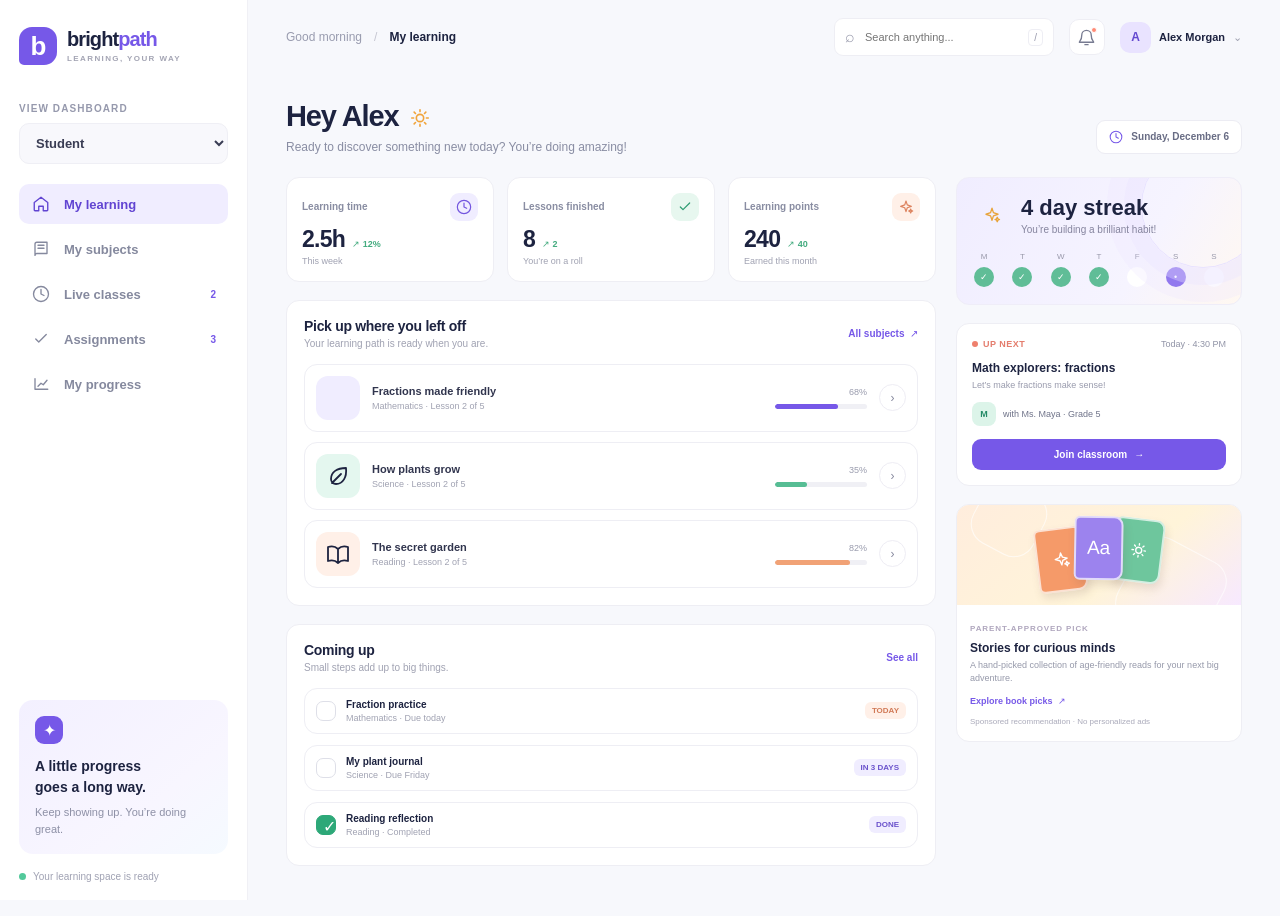
==== index.html @ 5fba2375 "Add files via upload" ====
<!doctype html>
<html lang="en">
  <head>
    <meta charset="utf-8">
    <meta name="viewport" content="width=device-width, initial-scale=1">
    <meta name="theme-color" content="#f7f8fc">
    <meta name="mobile-web-app-capable" content="yes">
    <meta name="apple-mobile-web-app-capable" content="yes">
    <meta name="apple-mobile-web-app-status-bar-style" content="default">
    <meta name="description" content="BrightPath makes learning feel like an adventure for grades 1–8.">
    <title>BrightPath — learning that feels like an adventure</title>
    <link rel="manifest" href="./manifest.json">
    <link rel="icon" href="./icon.svg" type="image/svg+xml">
    <link rel="stylesheet" href="./styles.css">
    <script src="./site-config.js" defer></script>
  </head>
  <body>
    <aside class="android-install-banner" id="android-install-banner" hidden aria-label="Android app download">
      <div class="android-install-copy">
        <span class="android-install-icon" aria-hidden="true">
          <svg viewBox="0 0 24 24"><path d="M7 8.5 5.7 6.3M17 8.5l1.3-2.2M5.5 10.5h13v7a2 2 0 0 1-2 2h-9a2 2 0 0 1-2-2v-7Zm3.2-2a3.3 3.3 0 0 1 6.6 0M8.5 13v2m7-2v2"/></svg>
        </span>
        <span><strong>BrightPath for Android</strong><small>Get the learning app on your phone.</small></span>
      </div>
      <a id="android-download-link" class="android-download-link" href="#" hidden>Download APK</a>
    </aside>
    <div class="app-shell">
      <aside class="sidebar" aria-label="Main navigation">
        <a class="brand" href="#" aria-label="BrightPath home">
          <span class="brand-mark" aria-hidden="true">b</span>
          <span>bright<span class="brand-accent">path</span><small>LEARNING, YOUR WAY</small></span>
        </a>
        <div class="profile-switch">
          <label for="role-select">VIEW DASHBOARD</label>
          <select id="role-select" aria-label="Choose dashboard">
            <option value="student">Student</option>
            <option value="parent">Parent</option>
            <option value="tutor">Tutor</option>
            <option value="developer">Developer</option>
          </select>
        </div>
        <nav id="side-nav" class="nav-list"></nav>
        <div class="sidebar-note">
          <span class="note-icon" aria-hidden="true">✦</span>
          <strong>A little progress<br>goes a long way.</strong>
          <span>Keep showing up. You’re doing great.</span>
        </div>
        <div class="sidebar-footer"><span class="online-dot"></span> Your learning space is ready</div>
      </aside>

      <main class="main-content">
        <header class="topbar">
          <button class="mobile-brand" id="mobile-home" aria-label="Go to dashboard"><span class="brand-mark">b</span> brightpath</button>
          <div class="breadcrumb"><span id="greeting">Good morning</span><span class="breadcrumb-dot">/</span><strong id="page-title">My learning</strong></div>
          <div class="topbar-actions">
            <label class="search-box" aria-label="Search lessons and activities">
              <span aria-hidden="true">⌕</span>
              <input id="search-input" type="search" placeholder="Search anything..." autocomplete="off">
              <kbd>/</kbd>
            </label>
            <button class="icon-button" id="install-button" aria-label="Install BrightPath" title="Install BrightPath" hidden>⇩</button>
            <button class="icon-button notification-button" id="notification-button" aria-label="Turn on notifications" title="Turn on notifications"><svg viewBox="0 0 24 24" aria-hidden="true"><path d="M18 9a6 6 0 0 0-12 0c0 7-3 7-3 9h18c0-2-3-2-3-9m-8 12h4"/></svg><span class="notification-dot"></span></button>
            <button class="user-chip" id="profile-button" aria-label="Current profile"><span class="avatar avatar-purple" id="header-avatar">A</span><span class="user-chip-name" id="header-name">Alex Morgan</span><span class="chevron">⌄</span></button>
          </div>
        </header>
        <section id="page-content" class="page-content" aria-live="polite"></section>
        <nav id="mobile-nav" class="mobile-nav" aria-label="Mobile navigation"></nav>
      </main>
    </div>
    <div id="toast" class="toast" role="status" aria-live="polite"></div>
    <div id="modal-root"></div>
    <script src="./app.js" defer></script>
  </body>
</html>
---- styles.css ----
:root {
  color-scheme: light;
  --ink: #1d2340;
  --muted: #898da3;
  --line: #ececf3;
  --paper: #fff;
  --canvas: #f7f8fc;
  --purple: #7658e8;
  --purple-dark: #6144d2;
  --purple-soft: #f0edff;
  --mint: #e4f7ef;
  --green: #2da878;
  --peach: #fff0e8;
  --yellow: #fff4d9;
  font-family: 'DM Sans', 'Segoe UI', sans-serif;
  font-synthesis: none;
  text-rendering: optimizeLegibility;
}

* { box-sizing: border-box; }
[hidden] { display: none !important; }
body { margin: 0; min-width: 320px; background: var(--canvas); color: var(--ink); }
button, input, select { font: inherit; }
button { color: inherit; }
button:focus-visible, a:focus-visible, input:focus-visible, select:focus-visible { outline: 3px solid #b9aaff; outline-offset: 3px; }
.app-shell { min-height: 100vh; }
.ui-icon { display: inline-block; width: 18px; height: 18px; flex: none; vertical-align: middle; }
.android-install-banner { display: flex; max-width: 1450px; min-height: 66px; align-items: center; justify-content: space-between; gap: 16px; margin: 12px auto 0; padding: 10px 18px; border: 1px solid #e8e2ff; border-radius: 14px; background: linear-gradient(110deg, #f1eeff, #fff 70%); }
.android-install-copy { display: flex; align-items: center; gap: 12px; }
.android-install-icon { display: grid; width: 38px; height: 38px; flex: none; place-items: center; border-radius: 12px; color: #fff; background: var(--purple); }
.android-install-icon svg { width: 21px; height: 21px; fill: none; stroke: currentColor; stroke-width: 1.7; stroke-linecap: round; stroke-linejoin: round; }
.android-install-copy strong, .android-install-copy small { display: block; }
.android-install-copy strong { font-size: 13px; }
.android-install-copy small { margin-top: 3px; color: var(--muted); font-size: 11px; }
.android-download-link { display: inline-flex; min-height: 38px; align-items: center; justify-content: center; gap: 7px; padding: 0 15px; border-radius: 9px; color: #fff; background: var(--purple); text-decoration: none; font-size: 12px; font-weight: 700; }
.android-download-link:hover { background: var(--purple-dark); }

.sidebar { position: fixed; inset: 0 auto 0 0; width: 248px; z-index: 4; display: flex; flex-direction: column; padding: 27px 19px 18px; background: #fff; border-right: 1px solid #f0f0f5; }
.brand { display: flex; align-items: center; gap: 10px; text-decoration: none; color: var(--ink); font: 800 20px/1.05 Manrope, sans-serif; letter-spacing: -.9px; }
.brand-mark { display: grid; width: 38px; height: 38px; place-items: center; flex: none; color: #fff; background: var(--purple); border-radius: 13px 13px 13px 5px; font: 800 26px/1 Manrope, sans-serif; }
.brand-accent { color: var(--purple); }
.brand small { display: block; margin-top: 5px; color: #a4a5b4; font: 700 8px/1 'DM Sans', sans-serif; letter-spacing: 1.4px; }
.profile-switch { margin: 38px 0 20px; }
.profile-switch label, .eyebrow, .section-kicker { display: block; color: #9699ad; font-size: 10px; font-weight: 700; letter-spacing: 1.1px; }
.profile-switch select { width: 100%; margin-top: 9px; padding: 11px 12px; color: #3a3d54; background: #f8f8fc; border: 1px solid #efeff5; border-radius: 10px; font-size: 13px; font-weight: 600; cursor: pointer; }
.nav-list { display: grid; gap: 5px; }
.nav-item { width: 100%; display: flex; align-items: center; gap: 13px; border: 0; border-radius: 10px; padding: 11px 12px; background: transparent; color: #85899e; text-align: left; font-size: 13px; font-weight: 600; cursor: pointer; transition: .18s ease; }
.nav-item:hover { color: var(--purple); background: #f8f6ff; }
.nav-item.active { color: var(--purple-dark); background: var(--purple-soft); }
.nav-icon { display: inline-grid; width: 20px; place-items: center; }
.nav-icon .ui-icon { width: 18px; height: 18px; }
.nav-count { margin-left: auto; color: var(--purple); font-size: 10px; }
.sidebar-note { margin-top: auto; padding: 16px; border-radius: 14px; background: linear-gradient(140deg, #f3f0ff, #f8f6ff 66%, #f5faff); }
.sidebar-note .note-icon { display: grid; width: 28px; height: 28px; margin-bottom: 12px; place-items: center; color: #fff; background: var(--purple); border-radius: 9px; }
.sidebar-note strong { display: block; font: 700 14px/1.45 Manrope, sans-serif; }
.sidebar-note span:last-child { display: block; margin-top: 7px; color: #8d90a6; font-size: 11px; line-height: 1.55; }
.sidebar-footer { display: flex; align-items: center; gap: 7px; margin-top: 17px; color: #a0a2b3; font-size: 10px; }
.online-dot, .notification-dot { width: 7px; height: 7px; border-radius: 50%; background: #53c99b; }

.main-content { min-height: 100vh; margin-left: 248px; }
.topbar { position: sticky; top: 0; z-index: 3; display: flex; min-height: 74px; align-items: center; justify-content: space-between; gap: 16px; padding: 0 38px; background: rgb(247 248 252 / 93%); backdrop-filter: blur(14px); }
.breadcrumb { display: flex; align-items: center; gap: 12px; color: #999caf; font-size: 12px; }
.breadcrumb strong { color: var(--ink); font-weight: 600; }
.breadcrumb-dot { color: #c5c6d1; }
.topbar-actions { display: flex; align-items: center; gap: 15px; }
.search-box { display: flex; width: 220px; height: 38px; align-items: center; gap: 8px; padding: 0 10px; color: #989aac; background: #fff; border: 1px solid #eeeef4; border-radius: 9px; }
.search-box > span { display: grid; place-items: center; }
.search-box input { width: 100%; min-width: 0; border: 0; outline: 0; color: var(--ink); background: transparent; font-size: 11px; }
.search-box kbd { padding: 2px 5px; border: 1px solid #eeeeF4; border-radius: 4px; font: 10px 'DM Sans', sans-serif; }
.icon-button { position: relative; display: grid; width: 36px; height: 36px; place-items: center; border: 1px solid #eeeef4; border-radius: 10px; background: #fff; color: #777b91; font-size: 18px; cursor: pointer; }
.icon-button svg { width: 19px; height: 19px; fill: none; stroke: currentColor; stroke-width: 1.7; stroke-linecap: round; stroke-linejoin: round; }
.notification-dot { position: absolute; top: 7px; right: 7px; width: 6px; height: 6px; background: #ff8a75; border: 1px solid #fff; }
.user-chip { display: flex; align-items: center; gap: 8px; padding: 0; border: 0; background: transparent; font-size: 11px; font-weight: 600; cursor: pointer; }
.avatar { display: inline-grid; width: 31px; height: 31px; flex: none; place-items: center; border-radius: 10px; font-size: 12px; font-weight: 700; }
.avatar-purple { color: #6348d0; background: #e9e3ff; }
.avatar-orange { color: #d1774d; background: #ffe8d9; }
.avatar-mint { color: #248b67; background: #dcf4e9; }
.avatar-blue { color: #4774c0; background: #e0edff; }
.chevron { color: #a1a3b2; }
.mobile-brand, .mobile-nav { display: none; }
.page-content { max-width: 1450px; margin: auto; padding: 25px 38px 50px; }

.welcome-row { display: flex; align-items: flex-end; justify-content: space-between; gap: 20px; margin-bottom: 23px; }
.welcome-copy h1 { margin: 0 0 6px; font: 800 clamp(22px, 2.4vw, 29px)/1.2 Manrope, sans-serif; letter-spacing: -1.1px; }
.welcome-copy p { margin: 0; color: var(--muted); font-size: 12px; }
.welcome-icon { width: 22px; height: 22px; margin-left: 3px; color: #f1a43b; vertical-align: -3px; }
.date-pill { display: flex; align-items: center; gap: 8px; padding: 9px 12px; border: 1px solid #ececf3; border-radius: 9px; color: #686c84; background: #fff; font-size: 10px; font-weight: 600; }
.date-pill .ui-icon { width: 14px; height: 14px; color: var(--purple); }
.dashboard-grid { display: grid; grid-template-columns: minmax(0, 1fr) 286px; gap: 20px; align-items: start; }
.main-column, .side-column { display: grid; gap: 18px; min-width: 0; }
.stats-grid { display: grid; grid-template-columns: repeat(3, minmax(0, 1fr)); gap: 13px; }
.stat-card, .panel, .lesson-card, .task-card, .class-card { background: var(--paper); border: 1px solid #eeeeF4; border-radius: 13px; }
.stat-card { min-height: 100px; padding: 15px; }
.stat-top { display: flex; align-items: center; justify-content: space-between; color: #898da2; font-size: 10px; font-weight: 600; }
.stat-icon { display: grid; width: 28px; height: 28px; place-items: center; border-radius: 9px; font-size: 14px; }
.stat-icon.purple { color: #7356df; background: #f0edff; }
.stat-icon.mint { color: #2d9c72; background: #e7f7ef; }
.stat-icon.peach { color: #dd835f; background: #fff0e8; }
.stat-value { display: flex; align-items: baseline; gap: 7px; margin-top: 7px; font: 800 23px/1 Manrope, sans-serif; letter-spacing: -.7px; }
.stat-change { color: #45ac80; font: 600 9px 'DM Sans', sans-serif; letter-spacing: 0; }
.stat-foot { margin-top: 5px; color: #a0a2b2; font-size: 9px; }
.panel { padding: 17px; }
.panel-heading { display: flex; align-items: center; justify-content: space-between; gap: 10px; margin-bottom: 15px; }
.panel-heading h2 { margin: 0; font: 700 14px Manrope, sans-serif; letter-spacing: -.3px; }
.panel-heading p { margin: 4px 0 0; color: #a0a2b2; font-size: 10px; }
.text-button { padding: 0; color: var(--purple); border: 0; background: transparent; font-size: 10px; font-weight: 700; cursor: pointer; }
.lesson-list { display: grid; gap: 10px; }
.lesson-card { display: flex; align-items: center; gap: 12px; padding: 11px; transition: border-color .18s ease, transform .18s ease; }
.lesson-card:hover { border-color: #dcd5ff; transform: translateY(-1px); }
.subject-art { display: grid; width: 44px; height: 44px; flex: none; place-items: center; border-radius: 12px; font-size: 20px; }
.subject-art .ui-icon { width: 24px; height: 24px; }
.art-math { background: #f0edff; }.art-science { background: #e4f7ef; }.art-reading { background: #fff0e8; }.art-art { background: #fff4d9; }
.lesson-info { flex: 1; min-width: 0; }
.lesson-info h3 { margin: 0; overflow: hidden; color: #31354e; font-size: 11px; font-weight: 700; text-overflow: ellipsis; white-space: nowrap; }
.lesson-info p { margin: 4px 0 0; color: #a0a2b2; font-size: 9px; }
.lesson-trailing { display: grid; justify-items: end; gap: 7px; }
.progress-track { width: 92px; height: 5px; overflow: hidden; border-radius: 9px; background: #f0f0f5; }
.progress-track span { display: block; height: 100%; border-radius: inherit; background: var(--purple); }
.progress-track.green span { background: #56bd94; }
.progress-track.orange span { background: #f1a276; }
.progress-label { color: #999bad; font-size: 9px; }
.round-arrow { display: grid; width: 27px; height: 27px; place-items: center; border: 1px solid #eeedf4; border-radius: 50%; background: #fff; color: #85889d; font-size: 12px; cursor: pointer; }
.round-arrow:hover { color: var(--purple); border-color: #d9d1ff; }
.task-list { display: grid; gap: 11px; }
.task-card { display: flex; align-items: center; gap: 10px; padding: 10px 11px; }
.task-check { display: grid; width: 20px; height: 20px; flex: none; place-items: center; border: 1.5px solid #dedfe8; border-radius: 7px; color: #fff; background: #fff; cursor: pointer; }
.task-check.done { border-color: var(--green); background: var(--green); }
.task-copy { min-width: 0; flex: 1; }
.task-copy strong { display: block; overflow: hidden; font-size: 10px; text-overflow: ellipsis; white-space: nowrap; }
.task-copy span { display: block; margin-top: 3px; color: #a0a2b2; font-size: 9px; }
.task-tag { padding: 4px 7px; border-radius: 6px; color: #6a52cc; background: #f0edff; font-size: 8px; font-weight: 700; }
.task-tag.due { color: #d17a57; background: #fff0e8; }
.streak-card { position: relative; overflow: hidden; padding: 17px; border: 1px solid #efedf8; border-radius: 13px; background: linear-gradient(120deg, #f0edff, #f6f4ff 65%, #fff8f1); }
.streak-card::after { position: absolute; top: -34px; right: -24px; width: 122px; height: 122px; border: 1px solid #e8e2ff; border-radius: 50%; content: ''; box-shadow: 0 0 0 17px rgb(232 226 255 / 35%), 0 0 0 34px rgb(232 226 255 / 23%); }
.streak-main { position: relative; z-index: 1; display: flex; align-items: center; gap: 12px; }
.streak-flame { display: grid; width: 35px; height: 35px; place-items: center; color: #e8a43c; }
.streak-main h3 { margin: 0; font: 800 22px Manrope, sans-serif; }
.streak-main p { margin: 3px 0 0; color: #85849e; font-size: 10px; }
.week-dots { display: flex; justify-content: space-between; margin-top: 17px; }
.week-day { display: grid; justify-items: center; gap: 6px; color: #9898aa; font-size: 8px; }
.week-day i { display: grid; width: 20px; height: 20px; place-items: center; border-radius: 50%; color: #a9a8b8; background: #fff; font-size: 9px; font-style: normal; }
.week-day i.active { color: #fff; background: var(--purple); }
.week-day i.complete { color: #fff; background: #60bd97; }
.class-card { padding: 15px; }
.class-topline { display: flex; align-items: center; justify-content: space-between; }
.live-pill { display: inline-flex; align-items: center; gap: 5px; color: #e47d6d; font-size: 9px; font-weight: 700; letter-spacing: .5px; }
.live-pill i { width: 6px; height: 6px; border-radius: 50%; background: #ee806d; }
.class-time { color: #9093a6; font-size: 9px; }
.class-card h3 { margin: 12px 0 5px; font: 700 12px Manrope, sans-serif; }
.class-card > p { margin: 0; color: #999bad; font-size: 9px; }
.tutor-line { display: flex; align-items: center; gap: 7px; margin-top: 12px; color: #6e7288; font-size: 9px; }
.tutor-line .avatar { width: 24px; height: 24px; border-radius: 8px; font-size: 9px; }
.primary-button { display: inline-flex; align-items: center; justify-content: center; gap: 7px; width: 100%; margin-top: 13px; padding: 10px 12px; border: 0; border-radius: 9px; color: #fff; background: var(--purple); font-size: 10px; font-weight: 700; cursor: pointer; transition: background .16s ease, transform .16s ease; }
.primary-button:hover { background: var(--purple-dark); transform: translateY(-1px); }
.primary-button:disabled { opacity: .55; cursor: not-allowed; transform: none; }
.ad-card { overflow: hidden; border: 1px solid #eeeef4; border-radius: 13px; background: #fff; }
.ad-art { position: relative; display: grid; min-height: 100px; place-items: center; overflow: hidden; background: linear-gradient(140deg, #ffeddd, #fff4d9 60%, #f7e9ff); }
.ad-art::before, .ad-art::after { position: absolute; width: 66px; height: 66px; border: 1px solid rgb(255 255 255 / 65%); border-radius: 22px; content: ''; transform: rotate(28deg); }
.ad-art::before { left: 18px; top: -20px; }.ad-art::after { right: 23px; bottom: -34px; width: 92px; height: 92px; }
.book-stack { z-index: 1; display: flex; align-items: center; transform: rotate(-7deg); }
.book { display: grid; width: 49px; height: 64px; place-items: center; border: 2px solid rgb(255 255 255 / 70%); border-radius: 6px 9px 9px 6px; color: #fff; background: #f59a69; box-shadow: 2px 5px 9px rgb(110 79 74 / 15%); font-size: 19px; }
.book:nth-child(2) { z-index: 2; margin-left: -10px; background: #9c83ee; transform: translateY(-7px) rotate(8deg); }
.book:nth-child(3) { margin-left: -10px; background: #6ec69d; transform: rotate(14deg); }
.ad-body { padding: 12px 13px 13px; }
.ad-label { color: #b0a7be; font-size: 8px; font-weight: 700; letter-spacing: .9px; }
.ad-body h3 { margin: 6px 0 4px; font: 700 12px Manrope, sans-serif; }
.ad-body p { margin: 0; color: #9699aa; font-size: 9px; line-height: 1.5; }
.ad-link { display: inline-flex; gap: 4px; margin-top: 10px; color: var(--purple); font-size: 9px; font-weight: 700; text-decoration: none; }
.ad-disclosure { margin-top: 8px !important; color: #aaaaba !important; font-size: 8px !important; }
.empty-state { padding: 24px; color: #85899e; text-align: center; font-size: 12px; }
.empty-state > .ui-icon { display: block; width: 24px; height: 24px; margin: 0 auto 7px; color: var(--purple); }
.lesson-list[data-empty="true"]::after, .task-list[data-empty="true"]::after { display: block; padding: 12px 4px; color: #85899e; text-align: center; font-size: 10px; content: 'No matches yet. Try another search.'; }

.page-section { display: grid; gap: 18px; }
.feature-grid { display: grid; grid-template-columns: repeat(2, minmax(0, 1fr)); gap: 15px; }
.feature-card { padding: 17px; background: #fff; border: 1px solid #eeeef4; border-radius: 13px; }
.feature-card h3 { margin: 9px 0 5px; font: 700 13px Manrope, sans-serif; }
.feature-card p { margin: 0; color: #8f93a7; font-size: 10px; line-height: 1.6; }
.table-wrap { overflow-x: auto; }
.simple-table { width: 100%; border-collapse: collapse; text-align: left; }
.simple-table th { padding: 9px 8px; color: #a0a2b2; border-bottom: 1px solid #f0f0f5; font-size: 9px; font-weight: 600; }
.simple-table td { padding: 11px 8px; border-bottom: 1px solid #f5f5f8; color: #555970; font-size: 10px; }
.simple-table tr:last-child td { border-bottom: 0; }
.status { display: inline-flex; align-items: center; gap: 5px; color: #32966f; font-size: 9px; font-weight: 700; }
.status::before { width: 6px; height: 6px; border-radius: 50%; background: #57bf91; content: ''; }
.muted { color: #9699aa; }
.bar-row { display: grid; grid-template-columns: 90px 1fr 30px; align-items: center; gap: 10px; margin: 12px 0; font-size: 10px; }
.bar-row .progress-track { width: 100%; }
.bar-row strong { text-align: right; font-size: 9px; }
.activity-list { display: grid; gap: 15px; }
.activity-item { display: flex; align-items: flex-start; gap: 10px; }
.activity-item p { margin: 0; color: #696d82; font-size: 10px; line-height: 1.5; }
.activity-item strong { color: #363a53; }
.activity-item small { display: block; margin-top: 3px; color: #a0a2b2; font-size: 9px; }
.inset-note { padding: 12px; border-radius: 9px; color: #77768f; background: #f6f4ff; font-size: 9px; line-height: 1.55; }
.chart-bars { display: flex; height: 125px; align-items: flex-end; justify-content: space-around; gap: 12px; padding: 11px 10px 0; border-bottom: 1px solid #ededf3; }
.chart-column { display: grid; height: 100%; flex: 1; align-content: end; justify-items: center; gap: 6px; }
.chart-column i { width: min(25px, 80%); min-height: 8px; border-radius: 6px 6px 2px 2px; background: linear-gradient(180deg, #9b84f2, #7559e6); }
.chart-column span { padding-bottom: 6px; color: #9b9dae; font-size: 8px; font-style: normal; }
.callout { padding: 15px; border: 1px solid #ece8ff; border-radius: 12px; color: #696281; background: #f6f4ff; font-size: 10px; line-height: 1.6; }
.developer-banner { padding: 18px; border-radius: 13px; color: #fff; background: linear-gradient(110deg, #44396f, #7658e8); }
.developer-banner h2 { margin: 0 0 5px; font: 700 17px Manrope, sans-serif; }
.developer-banner p { margin: 0; color: #e2dcff; font-size: 10px; line-height: 1.5; }
.demo-badge { display: inline-flex; margin-left: 7px; padding: 4px 7px; border-radius: 6px; color: #826632; background: #fff3d4; font-size: 8px; font-weight: 700; vertical-align: 2px; }
.live-room { position: fixed; inset: 0; z-index: 10; display: grid; grid-template-columns: 1fr 310px; padding: 20px; background: #161522; }
.room-stage { display: grid; grid-template-rows: auto 1fr auto; gap: 12px; padding: 10px 18px 16px 10px; color: #fff; }
.room-heading { display: flex; justify-content: space-between; color: #f8f7ff; font-size: 12px; }
.room-heading span:last-child { color: #b8b6c8; }
.video-placeholder { position: relative; display: grid; min-height: 280px; place-items: center; overflow: hidden; border: 1px solid #373544; border-radius: 17px; background: radial-gradient(ellipse at 50% 40%, #524780 0, #343047 45%, #242231 100%); }
.video-placeholder::before, .video-placeholder::after { position: absolute; width: 220px; height: 220px; border: 1px solid rgb(255 255 255 / 7%); border-radius: 50%; content: ''; }
.video-placeholder::after { width: 310px; height: 310px; }
.teacher-visual { position: relative; z-index: 1; display: grid; width: 106px; height: 106px; place-items: center; border: 4px solid rgb(255 255 255 / 19%); border-radius: 38px; color: #fff; background: linear-gradient(145deg, #ae9af6, #7861ca); font-size: 42px; }
.teacher-label { position: absolute; bottom: 14px; left: 15px; padding: 7px 10px; border-radius: 8px; background: rgb(0 0 0 / 34%); font-size: 10px; }
.room-controls { display: flex; justify-content: center; gap: 11px; }
.room-control { min-width: 86px; padding: 10px; border: 1px solid #484658; border-radius: 10px; color: #fff; background: #302e3c; font-size: 10px; cursor: pointer; }
.room-control .ui-icon { width: 15px; height: 15px; margin-right: 4px; vertical-align: -3px; }
.room-control.active { color: #4a2d2b; background: #ffdad5; }
.room-control.leave { border-color: #ed6c63; background: #dc514c; }
.room-chat { display: flex; flex-direction: column; overflow: hidden; border-radius: 13px; color: #24233a; background: #fff; }
.chat-header { padding: 16px; border-bottom: 1px solid #eeeef4; font: 700 13px Manrope, sans-serif; }
.chat-messages { display: grid; align-content: start; gap: 13px; flex: 1; overflow-y: auto; padding: 15px; }
.chat-message { color: #65697e; font-size: 10px; line-height: 1.5; }
.chat-message strong { display: block; margin-bottom: 3px; color: #363951; }
.chat-compose { display: flex; gap: 6px; padding: 10px; border-top: 1px solid #eeeef4; }
.chat-compose input { width: 100%; min-width: 0; padding: 10px; border: 1px solid #eeeef4; border-radius: 8px; font-size: 10px; }
.chat-compose button { width: 36px; border: 0; border-radius: 8px; color: #fff; background: var(--purple); cursor: pointer; }
.toast { position: fixed; z-index: 20; left: 50%; bottom: 24px; max-width: calc(100vw - 32px); padding: 11px 16px; border-radius: 10px; color: #fff; background: #29263d; box-shadow: 0 8px 26px rgb(26 22 51 / 22%); font-size: 11px; opacity: 0; pointer-events: none; transform: translate(-50%, 10px); transition: .2s ease; }
.toast.visible { opacity: 1; transform: translate(-50%, 0); }
.modal-backdrop { position: fixed; inset: 0; z-index: 12; display: grid; place-items: center; padding: 18px; background: rgb(25 23 43 / 45%); }
.modal { width: min(440px, 100%); padding: 22px; border-radius: 16px; background: #fff; box-shadow: 0 20px 70px rgb(25 23 43 / 23%); }
.modal-top { display: flex; justify-content: space-between; align-items: flex-start; gap: 12px; }
.modal h2 { margin: 0; font: 800 20px Manrope, sans-serif; }
.modal p { color: #85899d; font-size: 11px; line-height: 1.65; }
.modal-close { width: 30px; height: 30px; border: 1px solid #eeeeF4; border-radius: 9px; background: #fff; cursor: pointer; }
.quiz-question { margin-top: 20px; color: #363a52; font-size: 13px; font-weight: 700; }
.quiz-options { display: grid; gap: 8px; margin-top: 12px; }
.quiz-option { padding: 11px; border: 1px solid #ececf3; border-radius: 9px; text-align: left; background: #fff; font-size: 11px; cursor: pointer; }
.quiz-option:hover { border-color: #c5b9ff; background: #faf9ff; }
.quiz-feedback { min-height: 17px; margin-top: 11px; color: #34956f; font-size: 10px; font-weight: 700; }
.quiz-feedback.incorrect { color: #ce7460; }
.search-results { display: grid; gap: 8px; }
.search-result { padding: 10px; border: 1px solid #eeeeF4; border-radius: 9px; text-align: left; background: #fff; cursor: pointer; }
.search-result strong { display: block; font-size: 11px; }
.search-result span { display: block; margin-top: 3px; color: #979aab; font-size: 9px; }
.assignment-intro { display: flex; align-items: center; gap: 13px; padding: 16px; border: 1px solid #e8e3ff; border-radius: 14px; background: linear-gradient(110deg, #f3f0ff, #fff 80%); }
.assignment-illustration { display: grid; width: 43px; height: 43px; flex: none; place-items: center; border-radius: 13px; color: var(--purple); background: #e8e2ff; font-size: 23px; }
.assignment-illustration .ui-icon { width: 23px; height: 23px; }
.stat-icon .ui-icon { width: 16px; height: 16px; }
.android-download-error { color: #b94146; font-size: 11px; }
.assignment-intro strong { font: 700 13px Manrope, sans-serif; }
.assignment-intro p { margin: 4px 0 0; color: #8d90a5; font-size: 10px; line-height: 1.5; }
.api-panel { scroll-margin-top: 82px; }
.form-label { display: grid; gap: 7px; color: #71758b; font-size: 10px; font-weight: 700; }
.form-label input, .form-label select, .form-label textarea, .api-url-row > input { width: 100%; min-width: 0; padding: 11px 12px; border: 1px solid #e9e9f1; border-radius: 9px; color: var(--ink); background: #fff; font-size: 11px; font-weight: 400; }
.form-label textarea { resize: vertical; line-height: 1.5; }
.form-label input::placeholder, .form-label textarea::placeholder, .api-url-row > input::placeholder { color: #afb1bf; }
.api-url-row { display: flex; gap: 8px; margin-top: 7px; }
.api-url-row > input { flex: 1; }
.secondary-button { flex: none; padding: 0 13px; border: 1px solid #ded9f7; border-radius: 9px; color: var(--purple-dark); background: #f7f5ff; font-size: 10px; font-weight: 700; cursor: pointer; }
.secondary-button:hover { border-color: #bfb2ff; background: #f0edff; }
.form-hint { margin: 6px 0 0; color: #999cad; font-size: 9px; line-height: 1.5; }
.api-status { margin-top: 12px; padding: 10px 11px; border: 1px solid #eeeef4; border-radius: 8px; color: #777b91; background: #fafafd; font-size: 10px; line-height: 1.5; }
.api-status.success { color: #287c5b; border-color: #d7eee3; background: #f0faf5; }
.api-status.error { color: #a64e43; border-color: #f2dcd7; background: #fff6f3; }
.api-login-form { display: grid; gap: 12px; margin-top: 16px; padding-top: 15px; border-top: 1px solid #f0f0f5; }
.api-login-form h3 { margin: 0; font: 700 12px Manrope, sans-serif; }
.login-fields { display: grid; grid-template-columns: repeat(2, minmax(0, 1fr)); gap: 10px; }
.api-login-form .primary-button { margin-top: 0; }
.wide-field { grid-column: 1 / -1; }
.api-safety { margin-top: 13px; }
.reminder-test { width: 100%; min-height: 40px; margin-top: 12px; }
.signed-in-row { display: flex; align-items: center; justify-content: space-between; gap: 10px; padding: 13px 0 2px; color: #777b91; font-size: 10px; }
.signed-in-row strong { color: var(--ink); }
.remote-assignment { padding: 15px 0; border-top: 1px solid #f0f0f5; }
.remote-assignment:first-child { padding-top: 0; border-top: 0; }
.remote-assignment-top { display: flex; align-items: flex-start; justify-content: space-between; gap: 12px; }
.remote-assignment-top h3 { margin: 0; font: 700 12px Manrope, sans-serif; }
.remote-assignment-top p { margin: 5px 0 0; color: #9093a6; font-size: 10px; line-height: 1.55; }
.attachment-picker { display: flex; flex-wrap: wrap; gap: 8px; margin-top: 13px; }
.attachment-button { position: relative; display: inline-flex; min-height: 40px; align-items: center; gap: 7px; overflow: hidden; padding: 0 13px; border: 1px solid #e6e2f5; border-radius: 9px; color: #6248d0; background: #faf9ff; font-size: 10px; font-weight: 700; cursor: pointer; }
.attachment-button:hover { border-color: #c7bcff; background: #f4f1ff; }
.attachment-button.camera-button { color: #fff; border-color: var(--purple); background: var(--purple); }
.attachment-button.camera-button:hover { background: var(--purple-dark); }
.attachment-button > span { font-size: 15px; }
.attachment-button input { position: absolute; width: 1px; height: 1px; opacity: 0; }
.selected-file { margin-top: 9px; color: #979aab; font-size: 9px; overflow-wrap: anywhere; }
.notes-label { margin-top: 12px; }
.submit-work-button { margin-top: 12px; }
.setup-steps { display: grid; gap: 11px; margin: 0; padding-left: 20px; color: #71758a; font-size: 10px; line-height: 1.6; }
.setup-steps strong { color: #383c55; }
.submission-list { display: grid; gap: 10px; }
.submission-item { display: flex; align-items: flex-start; gap: 10px; padding: 11px; border: 1px solid #eeeef4; border-radius: 10px; }
.submission-copy { display: grid; min-width: 0; flex: 1; gap: 4px; }
.submission-copy strong { color: #373b53; font-size: 10px; }
.submission-copy > span { color: #9295a8; font-size: 9px; overflow-wrap: anywhere; }
.submission-copy p { margin: 2px 0; color: #666b81; font-size: 10px; line-height: 1.5; overflow-wrap: anywhere; }
.native-app { min-height: 100%; }
.native-app body { overscroll-behavior-y: contain; }
.native-app .topbar { padding-top: env(safe-area-inset-top, 0px); }
.native-app .mobile-nav { padding-bottom: max(8px, env(safe-area-inset-bottom, 0px)); }

@media (min-width: 1480px) { .page-content { padding-right: 52px; padding-left: 52px; } }
@media (max-width: 1150px) {
  .sidebar { width: 215px; padding-right: 15px; padding-left: 15px; }
  .main-content { margin-left: 215px; }
  .topbar { padding-right: 25px; padding-left: 25px; }
  .page-content { padding-right: 25px; padding-left: 25px; }
  .dashboard-grid { grid-template-columns: minmax(0, 1fr) 245px; gap: 14px; }
}
@media (max-width: 900px) {
  .sidebar { width: 72px; align-items: center; padding: 20px 9px 14px; }
  .brand { justify-content: center; }
  .brand > span:last-child, .profile-switch, .nav-item > span:not(.nav-icon), .nav-count, .sidebar-note, .sidebar-footer { display: none; }
  .nav-list { width: 100%; margin-top: 35px; }
  .nav-item { justify-content: center; padding: 12px 8px; }
  .main-content { margin-left: 72px; }
  .dashboard-grid { grid-template-columns: minmax(0, 1fr) 230px; }
  .user-chip-name, .user-chip .chevron { display: none; }
}
@media (max-width: 680px) {
  .sidebar { display: none; }
  .main-content { margin: 0; padding-bottom: 68px; }
  .topbar { min-height: 61px; padding: 0 15px; border-bottom: 1px solid rgb(232 232 241 / 65%); }
  .mobile-brand { display: flex; align-items: center; gap: 8px; padding: 0; border: 0; background: transparent; color: var(--ink); font: 800 14px Manrope, sans-serif; }
  .mobile-brand .brand-mark { width: 30px; height: 30px; border-radius: 10px 10px 10px 4px; font-size: 20px; }
  .breadcrumb { display: none; }
  .topbar-actions { gap: 7px; }
  .search-box { width: 36px; height: 36px; justify-content: center; padding: 0; }
  .search-box input, .search-box kbd { display: none; }
  .search-box > span { font-size: 18px; }
  .icon-button { width: 34px; height: 34px; }
  .user-chip .avatar { width: 30px; height: 30px; }
  .page-content { padding: 20px 15px 28px; }
  .welcome-row { align-items: flex-start; margin-bottom: 17px; }
  .welcome-copy h1 { font-size: 22px; }
  .welcome-copy p { max-width: 250px; font-size: 10px; line-height: 1.5; }
  .date-pill { display: none; }
  .dashboard-grid { grid-template-columns: 1fr; gap: 15px; }
  .main-column, .side-column { gap: 14px; }
  .stats-grid { gap: 8px; }
  .stat-card { min-height: 87px; padding: 11px 9px; }
  .stat-top { align-items: flex-start; gap: 5px; font-size: 8px; }
  .stat-icon { width: 23px; height: 23px; font-size: 12px; }
  .stat-value { margin-top: 9px; font-size: 20px; }
  .stat-change { display: none; }
  .stat-foot { font-size: 8px; }
  .panel { padding: 14px; }
  .lesson-card { gap: 9px; padding: 9px; }
  .subject-art { width: 39px; height: 39px; }
  .progress-track { width: 66px; }
  .side-column { grid-template-columns: repeat(2, minmax(0, 1fr)); align-items: start; }
  .side-column > .panel { grid-column: 1 / -1; min-width: 0; }
  .streak-card, .class-card, .ad-card { min-width: 0; }
  .ad-card { grid-column: 1 / -1; }
  .ad-art { min-height: 110px; }
  .live-room { grid-template-columns: 1fr; grid-template-rows: minmax(300px, 1fr) 210px; padding: 10px; }
  .room-stage { min-height: 0; padding: 5px 2px; }
  .video-placeholder { min-height: 160px; }
  .teacher-visual { width: 75px; height: 75px; border-radius: 28px; font-size: 30px; }
  .room-control { min-width: 0; flex: 1; max-width: 95px; padding: 9px 5px; font-size: 9px; }
  .room-chat { min-height: 0; }
  .chat-header { padding: 10px 13px; }
  .chat-messages { gap: 7px; padding: 9px 13px; }
  .chat-message { font-size: 9px; }
  .chat-compose { padding: 7px; }
  .feature-grid { grid-template-columns: 1fr; }
  .login-fields { grid-template-columns: 1fr; }
  .api-url-row { flex-direction: column; }
  .secondary-button { min-height: 40px; }
  .remote-assignment-top { flex-direction: column; }
  .attachment-button { min-height: 44px; }
  .task-check, .round-arrow, .icon-button { min-width: 40px; min-height: 40px; }
  .mobile-nav { position: fixed; inset: auto 0 0; z-index: 5; display: flex; min-height: 67px; justify-content: space-around; padding: 7px 5px max(8px, env(safe-area-inset-bottom)); border-top: 1px solid #eeeef4; background: rgb(255 255 255 / 96%); backdrop-filter: blur(12px); }
  .mobile-nav .nav-item { display: grid; width: 20%; justify-items: center; gap: 4px; padding: 3px 1px; border-radius: 9px; font-size: 7px; line-height: 1.05; }
  .mobile-nav .nav-item > span:not(.nav-icon) { display: block; text-align: center; }
  .mobile-nav .nav-icon .ui-icon { width: 18px; height: 18px; }
  .mobile-nav .nav-count { display: none; }
}
@media (max-width: 380px) {
  .android-install-banner { margin-right: 8px; margin-left: 8px; padding: 9px; }
  .android-download-link { padding: 0 9px; font-size: 10px; }
  .android-install-copy { gap: 8px; }
  .android-install-copy small { max-width: 135px; font-size: 9px; }
  .mobile-brand { font-size: 12px; }
  .mobile-brand .brand-mark { width: 28px; height: 28px; }
  .topbar-actions { gap: 5px; }
  .stats-grid { gap: 6px; }
  .stat-card { padding: 10px 7px; }
  .stat-top { font-size: 7px; }
}
@media (min-width: 681px) and (max-width: 1480px) {
  .android-install-banner { margin-right: 16px; margin-left: 16px; }
}
@media (max-width: 680px) {
  .android-install-banner { margin: 8px 8px 0; padding: 9px 10px; border-radius: 11px; }
  .android-install-copy strong { font-size: 11px; }
  .android-install-copy small { font-size: 9px; }
  .android-install-icon { width: 32px; height: 32px; border-radius: 10px; }
  .android-download-link { min-height: 36px; padding: 0 10px; font-size: 10px; white-space: nowrap; }
}
@media (prefers-reduced-motion: reduce) { *, *::before, *::after { scroll-behavior: auto !important; transition-duration: .01ms !important; animation-duration: .01ms !important; } }
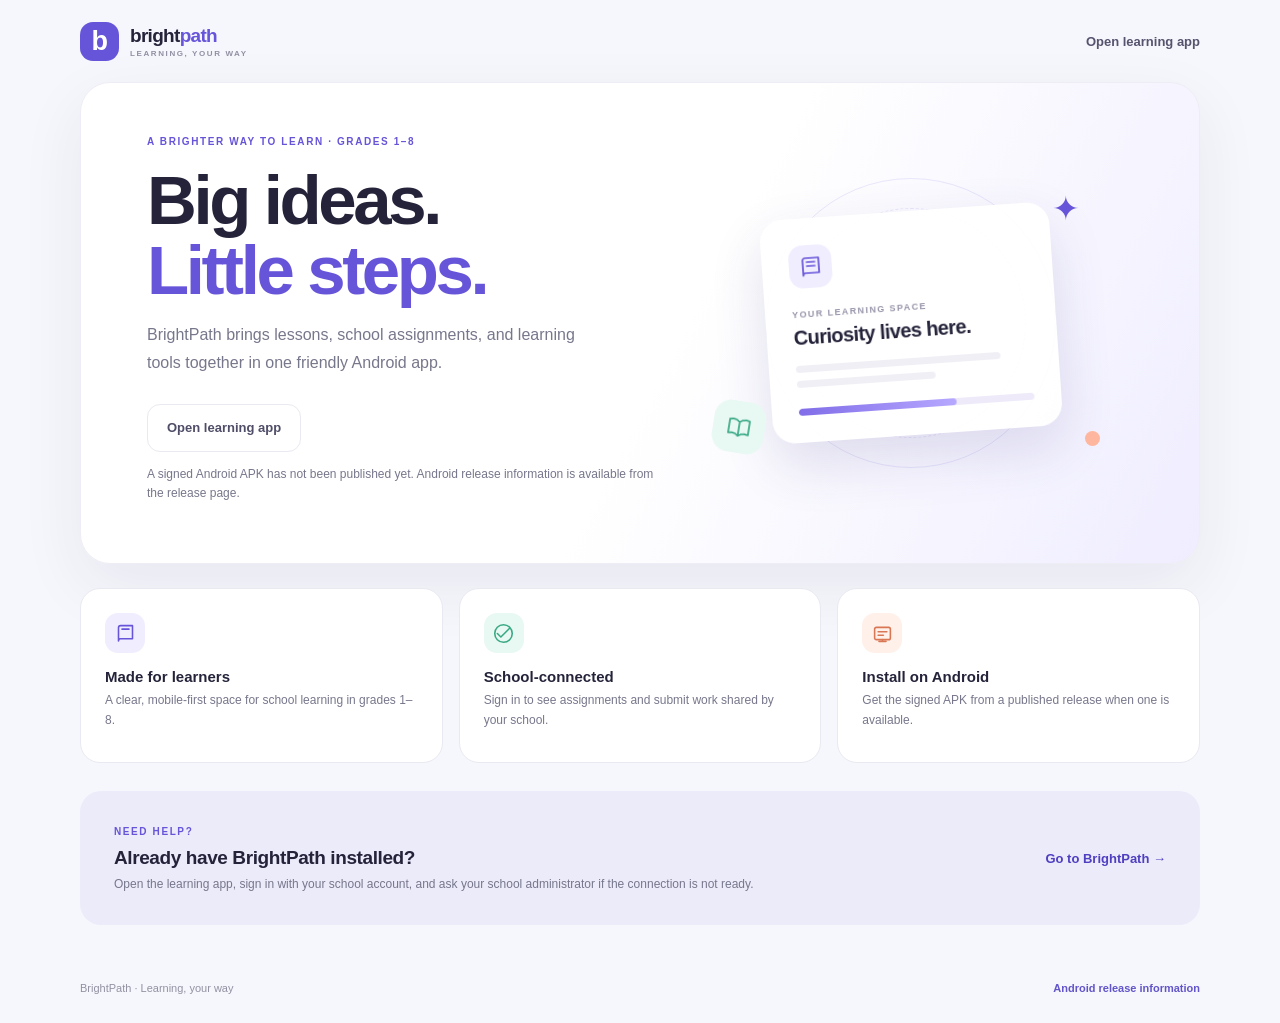
==== commit 459773af: "Update BrightPath app and deployment docs" ====
--- a/index.html
+++ b/index.html
@@ -3,72 +3,89 @@
   <head>
     <meta charset="utf-8">
     <meta name="viewport" content="width=device-width, initial-scale=1">
-    <meta name="theme-color" content="#f7f8fc">
-    <meta name="mobile-web-app-capable" content="yes">
-    <meta name="apple-mobile-web-app-capable" content="yes">
-    <meta name="apple-mobile-web-app-status-bar-style" content="default">
-    <meta name="description" content="BrightPath makes learning feel like an adventure for grades 1–8.">
-    <title>BrightPath — learning that feels like an adventure</title>
+    <meta name="theme-color" content="#f6f7fc">
+    <meta name="description" content="Install BrightPath, a mobile-first learning app for grades 1–8.">
+    <title>BrightPath | Learning app for grades 1–8</title>
     <link rel="manifest" href="./manifest.json">
     <link rel="icon" href="./icon.svg" type="image/svg+xml">
-    <link rel="stylesheet" href="./styles.css">
+    <link rel="stylesheet" href="./download.css">
     <script src="./site-config.js" defer></script>
+    <script src="./download.js" defer></script>
   </head>
   <body>
-    <aside class="android-install-banner" id="android-install-banner" hidden aria-label="Android app download">
-      <div class="android-install-copy">
-        <span class="android-install-icon" aria-hidden="true">
-          <svg viewBox="0 0 24 24"><path d="M7 8.5 5.7 6.3M17 8.5l1.3-2.2M5.5 10.5h13v7a2 2 0 0 1-2 2h-9a2 2 0 0 1-2-2v-7Zm3.2-2a3.3 3.3 0 0 1 6.6 0M8.5 13v2m7-2v2"/></svg>
-        </span>
-        <span><strong>BrightPath for Android</strong><small>Get the learning app on your phone.</small></span>
-      </div>
-      <a id="android-download-link" class="android-download-link" href="#" hidden>Download APK</a>
-    </aside>
-    <div class="app-shell">
-      <aside class="sidebar" aria-label="Main navigation">
-        <a class="brand" href="#" aria-label="BrightPath home">
-          <span class="brand-mark" aria-hidden="true">b</span>
-          <span>bright<span class="brand-accent">path</span><small>LEARNING, YOUR WAY</small></span>
-        </a>
-        <div class="profile-switch">
-          <label for="role-select">VIEW DASHBOARD</label>
-          <select id="role-select" aria-label="Choose dashboard">
-            <option value="student">Student</option>
-            <option value="parent">Parent</option>
-            <option value="tutor">Tutor</option>
-            <option value="developer">Developer</option>
-          </select>
+    <header class="site-header">
+      <a class="brand" href="./" aria-label="BrightPath home">
+        <span class="brand-mark" aria-hidden="true">b</span>
+        <span>bright<span>path</span><small>LEARNING, YOUR WAY</small></span>
+      </a>
+      <a class="header-link" href="./app.html">Open learning app</a>
+    </header>
+
+    <main>
+      <section class="hero">
+        <div class="hero-copy">
+          <span class="eyebrow">A BRIGHTER WAY TO LEARN · GRADES 1–8</span>
+          <h1>Big ideas.<br><span>Little steps.</span></h1>
+          <p class="hero-description">BrightPath brings lessons, school assignments, and learning tools together in one friendly Android app.</p>
+          <div class="hero-actions">
+            <a class="button button-primary" id="android-download-link" href="#" hidden>
+              <svg viewBox="0 0 24 24" aria-hidden="true"><path d="M12 3v12m-5-5 5 5 5-5M4 17v4h16v-4"/></svg>
+              Download Android app
+            </a>
+            <button class="button button-secondary" id="install-button" type="button" hidden>Install learning app</button>
+            <a class="button button-secondary" href="./app.html">Open learning app</a>
+          </div>
+          <p class="download-status" id="download-status" role="status">Checking Android app availability…</p>
         </div>
-        <nav id="side-nav" class="nav-list"></nav>
-        <div class="sidebar-note">
-          <span class="note-icon" aria-hidden="true">✦</span>
-          <strong>A little progress<br>goes a long way.</strong>
-          <span>Keep showing up. You’re doing great.</span>
+
+        <div class="hero-art" aria-hidden="true">
+          <div class="orbit orbit-one"></div>
+          <div class="orbit orbit-two"></div>
+          <div class="learning-card">
+            <div class="card-icon"><svg viewBox="0 0 24 24"><path d="M4 5.5A2.5 2.5 0 0 1 6.5 3H20v15H6.5A2.5 2.5 0 0 0 4 20.5zm0 0v15M8 7h8m-8 4h8"/></svg></div>
+            <span class="card-kicker">YOUR LEARNING SPACE</span>
+            <strong>Curiosity lives here.</strong>
+            <span class="card-line"></span>
+            <span class="card-line short"></span>
+            <span class="card-progress"><i></i></span>
+          </div>
+          <span class="floating-shape shape-star">✦</span>
+          <span class="floating-shape shape-dot"></span>
+          <span class="floating-shape shape-book"><svg viewBox="0 0 24 24"><path d="M12 7v14m0-14C9 4 5 4 2 5v14c3-1 7-1 10 2m0-14c3-3 7-3 10-2v14c-3-1-7-1-10 2"/></svg></span>
         </div>
-        <div class="sidebar-footer"><span class="online-dot"></span> Your learning space is ready</div>
-      </aside>
+      </section>
 
-      <main class="main-content">
-        <header class="topbar">
-          <button class="mobile-brand" id="mobile-home" aria-label="Go to dashboard"><span class="brand-mark">b</span> brightpath</button>
-          <div class="breadcrumb"><span id="greeting">Good morning</span><span class="breadcrumb-dot">/</span><strong id="page-title">My learning</strong></div>
-          <div class="topbar-actions">
-            <label class="search-box" aria-label="Search lessons and activities">
-              <span aria-hidden="true">⌕</span>
-              <input id="search-input" type="search" placeholder="Search anything..." autocomplete="off">
-              <kbd>/</kbd>
-            </label>
-            <button class="icon-button" id="install-button" aria-label="Install BrightPath" title="Install BrightPath" hidden>⇩</button>
-            <button class="icon-button notification-button" id="notification-button" aria-label="Turn on notifications" title="Turn on notifications"><svg viewBox="0 0 24 24" aria-hidden="true"><path d="M18 9a6 6 0 0 0-12 0c0 7-3 7-3 9h18c0-2-3-2-3-9m-8 12h4"/></svg><span class="notification-dot"></span></button>
-            <button class="user-chip" id="profile-button" aria-label="Current profile"><span class="avatar avatar-purple" id="header-avatar">A</span><span class="user-chip-name" id="header-name">Alex Morgan</span><span class="chevron">⌄</span></button>
-          </div>
-        </header>
-        <section id="page-content" class="page-content" aria-live="polite"></section>
-        <nav id="mobile-nav" class="mobile-nav" aria-label="Mobile navigation"></nav>
-      </main>
-    </div>
-    <div id="toast" class="toast" role="status" aria-live="polite"></div>
-    <div id="modal-root"></div>
-    <script src="./app.js" defer></script>
+      <section class="features" aria-label="BrightPath features">
+        <article class="feature">
+          <span class="feature-icon purple"><svg viewBox="0 0 24 24"><path d="M4 5.5A2.5 2.5 0 0 1 6.5 3H20v15H6.5A2.5 2.5 0 0 0 4 20.5zm0 0v15M8 7h8"/></svg></span>
+          <h2>Made for learners</h2>
+          <p>A clear, mobile-first space for school learning in grades 1–8.</p>
+        </article>
+        <article class="feature">
+          <span class="feature-icon mint"><svg viewBox="0 0 24 24"><path d="m5 12 4 4L19 6M12 22a10 10 0 1 0 0-20 10 10 0 0 0 0 20Z"/></svg></span>
+          <h2>School-connected</h2>
+          <p>Sign in to see assignments and submit work shared by your school.</p>
+        </article>
+        <article class="feature">
+          <span class="feature-icon peach"><svg viewBox="0 0 24 24"><rect x="3" y="5" width="18" height="14" rx="2"/><path d="M8 21h8m-4-2v2m-5-11h10m-10 4h6"/></svg></span>
+          <h2>Install on Android</h2>
+          <p>Get the signed APK from a published release when one is available.</p>
+        </article>
+      </section>
+
+      <section class="install-note">
+        <div>
+          <span class="eyebrow">NEED HELP?</span>
+          <h2>Already have BrightPath installed?</h2>
+          <p>Open the learning app, sign in with your school account, and ask your school administrator if the connection is not ready.</p>
+        </div>
+        <a class="text-link" href="./app.html">Go to BrightPath <span aria-hidden="true">→</span></a>
+      </section>
+    </main>
+
+    <footer class="site-footer">
+      <span>BrightPath · Learning, your way</span>
+      <a id="release-link" href="https://github.com/Alexander12xx/BPATH/releases" rel="noopener noreferrer">Android release information</a>
+    </footer>
   </body>
 </html>
--- a/download.css
+++ b/download.css
@@ -0,0 +1,123 @@
+:root {
+  color-scheme: light;
+  --ink: #24233a;
+  --muted: #77778c;
+  --purple: #6654d9;
+  --purple-dark: #4f3fc1;
+  --paper: #f6f7fc;
+  --line: #e9e9f1;
+}
+
+* { box-sizing: border-box; }
+[hidden] { display: none !important; }
+
+body {
+  margin: 0;
+  background: var(--paper);
+  color: var(--ink);
+  font-family: Inter, "Segoe UI", Arial, sans-serif;
+}
+
+a { color: inherit; text-decoration: none; }
+
+.site-header,
+main,
+.site-footer {
+  width: min(1120px, calc(100% - 48px));
+  margin-inline: auto;
+}
+
+.site-header {
+  height: 82px;
+  display: flex;
+  align-items: center;
+  justify-content: space-between;
+}
+
+.brand { display: inline-flex; align-items: center; gap: 11px; font-size: 19px; font-weight: 800; letter-spacing: -.7px; }
+.brand-mark { display: grid; width: 39px; height: 39px; place-items: center; border-radius: 13px; background: var(--purple); color: #fff; font-size: 27px; font-weight: 800; }
+.brand > span:last-child > span { color: var(--purple); }
+.brand small { display: block; margin-top: 2px; color: #9190a3; font-size: 8px; letter-spacing: 1.6px; }
+.header-link { color: #55536e; font-size: 13px; font-weight: 700; }
+
+.hero {
+  min-height: 480px;
+  padding: 48px 66px;
+  display: grid;
+  grid-template-columns: 1.1fr .9fr;
+  align-items: center;
+  overflow: hidden;
+  border: 1px solid #eeedf5;
+  border-radius: 30px;
+  background: linear-gradient(118deg, #fff 4%, #fff 53%, #efedff 100%);
+  box-shadow: 0 22px 65px rgb(39 34 88 / 7%);
+}
+
+.hero-copy { position: relative; z-index: 1; max-width: 510px; }
+.eyebrow { color: var(--purple); font-size: 10px; font-weight: 800; letter-spacing: 1.6px; }
+h1 { margin: 17px 0 14px; font-size: clamp(42px, 6vw, 69px); line-height: 1.02; letter-spacing: -3.4px; }
+h1 span { color: var(--purple); }
+.hero-description { max-width: 440px; margin: 0; color: var(--muted); font-size: 16px; line-height: 1.75; }
+.hero-actions { display: flex; flex-wrap: wrap; gap: 12px; margin-top: 27px; }
+.button { min-height: 48px; padding: 0 19px; display: inline-flex; align-items: center; justify-content: center; gap: 10px; border: 0; border-radius: 13px; font: inherit; font-size: 13px; font-weight: 750; cursor: pointer; }
+.button svg { width: 18px; height: 18px; fill: none; stroke: currentColor; stroke-width: 1.8; stroke-linecap: round; stroke-linejoin: round; }
+.button-primary { background: var(--purple); color: white; box-shadow: 0 8px 18px rgb(102 84 217 / 20%); }
+.button-primary:hover { background: var(--purple-dark); }
+.button-secondary { border: 1px solid var(--line); background: white; color: #4f4d67; }
+.download-status { min-height: 18px; margin-top: 13px; color: var(--muted); font-size: 12px; line-height: 1.6; }
+
+.hero-art { min-height: 330px; position: relative; display: grid; place-items: center; }
+.orbit { position: absolute; width: 290px; height: 290px; border: 1px solid rgb(102 84 217 / 13%); border-radius: 50%; }
+.orbit-two { width: 230px; height: 230px; border-style: dashed; }
+.learning-card { width: min(290px, 85%); min-height: 220px; padding: 26px; position: relative; z-index: 1; display: flex; flex-direction: column; border: 1px solid rgb(255 255 255 / 90%); border-radius: 23px; background: rgb(255 255 255 / 92%); box-shadow: 0 22px 54px rgb(57 49 126 / 14%); transform: rotate(-4deg); }
+.card-icon { width: 43px; height: 43px; display: grid; place-items: center; border-radius: 14px; background: #f0edff; color: var(--purple); }
+.card-icon svg,.shape-book svg { width: 24px; height: 24px; fill: none; stroke: currentColor; stroke-width: 1.7; stroke-linecap: round; stroke-linejoin: round; }
+.card-kicker { margin-top: 21px; color: #9896aa; font-size: 9px; font-weight: 800; letter-spacing: 1.4px; }
+.learning-card strong { margin-top: 7px; font-size: 20px; letter-spacing: -.6px; }
+.card-line { width: 87%; height: 7px; margin-top: 16px; border-radius: 10px; background: #f0eff5; }
+.card-line.short { width: 59%; margin-top: 8px; }
+.card-progress { height: 7px; margin-top: 21px; overflow: hidden; border-radius: 9px; background: #eeeafa; }
+.card-progress i { display: block; width: 67%; height: 100%; border-radius: inherit; background: linear-gradient(90deg, #806de8, #b6a8ff); }
+.floating-shape { position: absolute; z-index: 2; display: grid; place-items: center; color: var(--purple); }
+.shape-star { top: 31px; right: 53px; font-size: 33px; }
+.shape-dot { right: 33px; bottom: 42px; width: 15px; height: 15px; border-radius: 50%; background: #ffb69e; }
+.shape-book { bottom: 35px; left: 24px; width: 52px; height: 52px; border-radius: 17px; background: #e8f8f2; color: #39a985; transform: rotate(9deg); }
+
+.features { margin: 24px 0; display: grid; grid-template-columns: repeat(3, 1fr); gap: 16px; }
+.feature { min-height: 175px; padding: 24px; border: 1px solid var(--line); border-radius: 20px; background: white; }
+.feature-icon { width: 40px; height: 40px; display: grid; place-items: center; border-radius: 13px; }
+.feature-icon svg { width: 21px; height: 21px; fill: none; stroke: currentColor; stroke-width: 1.8; stroke-linecap: round; stroke-linejoin: round; }
+.feature-icon.purple { background: #f0edff; color: var(--purple); }
+.feature-icon.mint { background: #e8f8f2; color: #39a985; }
+.feature-icon.peach { background: #fff0e9; color: #d97755; }
+.feature h2 { margin: 15px 0 6px; font-size: 15px; }
+.feature p,.install-note p { margin: 0; color: var(--muted); font-size: 12px; line-height: 1.65; }
+
+.install-note { margin: 28px 0; padding: 30px 34px; display: flex; align-items: center; justify-content: space-between; gap: 24px; border-radius: 21px; background: #ecebfa; }
+.install-note h2 { margin: 8px 0 6px; font-size: 19px; letter-spacing: -.4px; }
+.install-note p { max-width: 660px; }
+.text-link { flex: 0 0 auto; color: var(--purple-dark); font-size: 13px; font-weight: 800; }
+.site-footer { min-height: 70px; display: flex; align-items: center; justify-content: space-between; gap: 18px; color: #9291a2; font-size: 11px; }
+.site-footer a { color: #6254c9; font-weight: 700; }
+
+@media (max-width: 760px) {
+  .site-header,main,.site-footer { width: min(100% - 30px, 560px); }
+  .site-header { height: 68px; }
+  .hero { min-height: 0; padding: 34px 25px 22px; grid-template-columns: 1fr; border-radius: 24px; }
+  h1 { font-size: clamp(43px, 12vw, 62px); letter-spacing: -2.7px; }
+  .hero-description { font-size: 14px; }
+  .hero-art { min-height: 270px; margin-top: 8px; }
+  .orbit { width: 235px; height: 235px; }
+  .orbit-two { width: 190px; height: 190px; }
+  .learning-card { min-height: 195px; padding: 21px; }
+  .features { grid-template-columns: 1fr; gap: 10px; }
+  .feature { min-height: 0; padding: 18px; }
+  .feature h2 { margin-top: 11px; }
+  .install-note { align-items: flex-start; flex-direction: column; padding: 24px; }
+  .site-footer { align-items: flex-start; flex-direction: column; justify-content: center; padding: 15px 0; }
+}
+
+@media (prefers-reduced-motion: no-preference) {
+  .learning-card { animation: float-in .65s ease-out both; }
+  @keyframes float-in { from { opacity: 0; transform: translateY(12px) rotate(-4deg); } to { opacity: 1; transform: translateY(0) rotate(-4deg); } }
+}
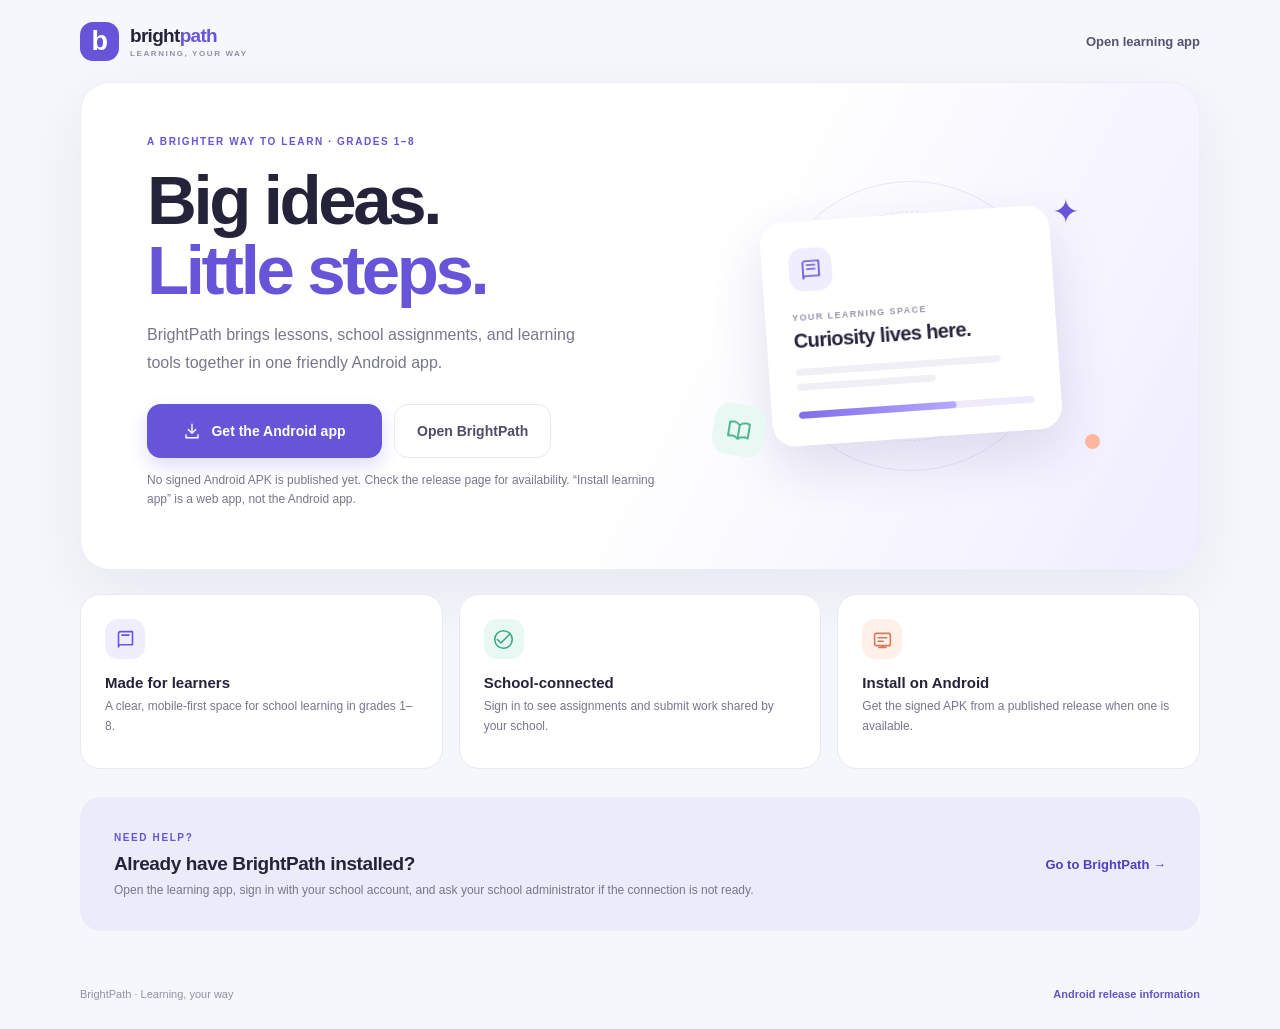
==== commit 44d97fe8: "Improve learner sign-in and assignments Refresh the GitHub Pages download and install messaging, sim" ====
--- a/index.html
+++ b/index.html
@@ -32,10 +32,14 @@
               <svg viewBox="0 0 24 24" aria-hidden="true"><path d="M12 3v12m-5-5 5 5 5-5M4 17v4h16v-4"/></svg>
               Download Android app
             </a>
+            <a class="button button-primary" id="android-release-link" href="https://github.com/Alexander12xx/BPATH/releases" rel="noopener noreferrer">
+              <svg viewBox="0 0 24 24" aria-hidden="true"><path d="M12 3v12m-5-5 5 5 5-5M4 17v4h16v-4"/></svg>
+              Get the Android app
+            </a>
             <button class="button button-secondary" id="install-button" type="button" hidden>Install learning app</button>
-            <a class="button button-secondary" href="./app.html">Open learning app</a>
+            <a class="button button-secondary" href="./app.html">Open BrightPath</a>
           </div>
-          <p class="download-status" id="download-status" role="status">Checking Android app availability…</p>
+          <p class="download-status" id="download-status" role="status">Choose “Get the Android app” to check for the latest signed download. For the phone app, install the Android version—not “Install learning app”.</p>
         </div>
 
         <div class="hero-art" aria-hidden="true">
--- a/download.css
+++ b/download.css
@@ -59,11 +59,12 @@
 h1 span { color: var(--purple); }
 .hero-description { max-width: 440px; margin: 0; color: var(--muted); font-size: 16px; line-height: 1.75; }
 .hero-actions { display: flex; flex-wrap: wrap; gap: 12px; margin-top: 27px; }
-.button { min-height: 48px; padding: 0 19px; display: inline-flex; align-items: center; justify-content: center; gap: 10px; border: 0; border-radius: 13px; font: inherit; font-size: 13px; font-weight: 750; cursor: pointer; }
+.button { min-height: 54px; padding: 0 22px; display: inline-flex; align-items: center; justify-content: center; gap: 10px; border: 0; border-radius: 14px; font: inherit; font-size: 14px; font-weight: 800; cursor: pointer; }
 .button svg { width: 18px; height: 18px; fill: none; stroke: currentColor; stroke-width: 1.8; stroke-linecap: round; stroke-linejoin: round; }
 .button-primary { background: var(--purple); color: white; box-shadow: 0 8px 18px rgb(102 84 217 / 20%); }
 .button-primary:hover { background: var(--purple-dark); }
 .button-secondary { border: 1px solid var(--line); background: white; color: #4f4d67; }
+.hero-actions #android-release-link { min-width: 235px; }
 .download-status { min-height: 18px; margin-top: 13px; color: var(--muted); font-size: 12px; line-height: 1.6; }
 
 .hero-art { min-height: 330px; position: relative; display: grid; place-items: center; }
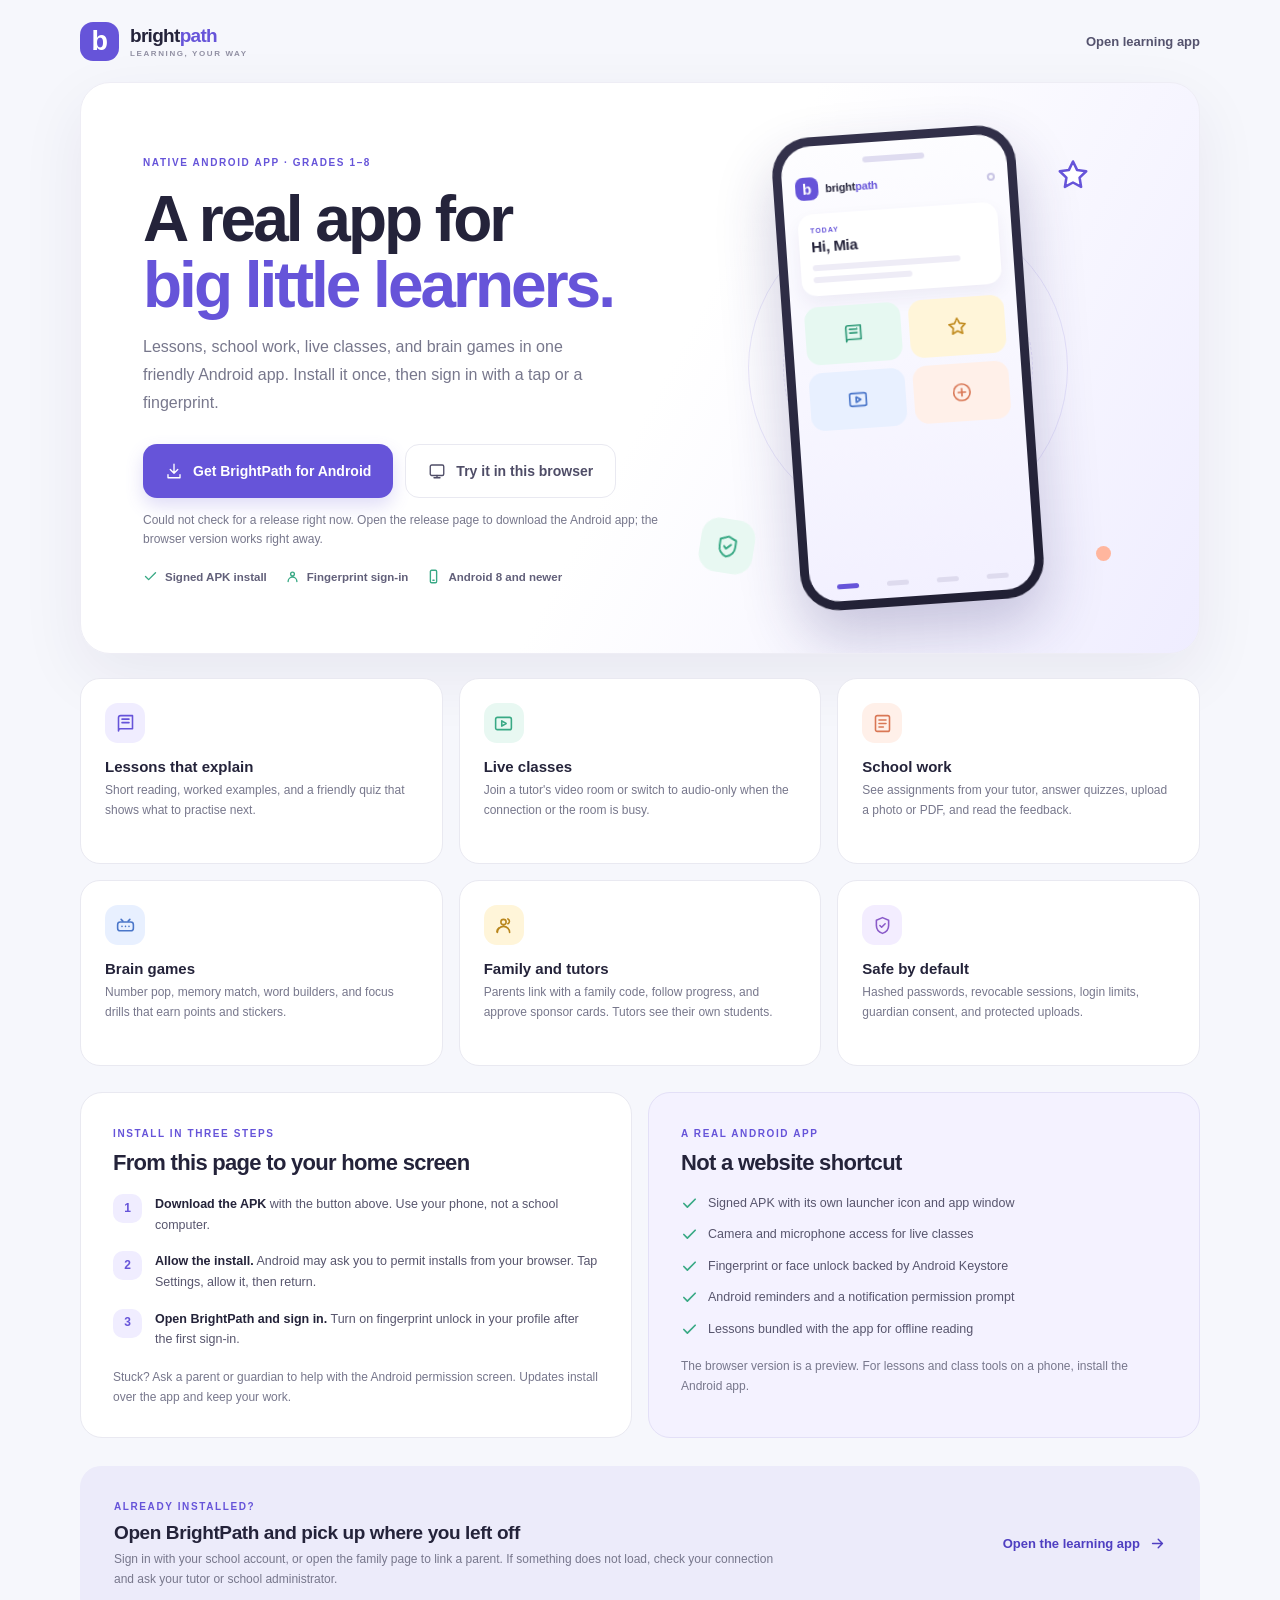
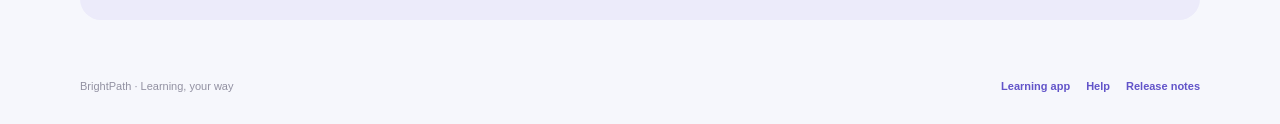
==== commit bd765bf6: "Update web app and deployment docs Replace outdated site assets and add the current deployment guide" ====
--- a/index.html
+++ b/index.html
@@ -1,95 +1,171 @@
-<!doctype html>
-<html lang="en">
-  <head>
-    <meta charset="utf-8">
-    <meta name="viewport" content="width=device-width, initial-scale=1">
-    <meta name="theme-color" content="#f6f7fc">
-    <meta name="description" content="Install BrightPath, a mobile-first learning app for grades 1–8.">
-    <title>BrightPath | Learning app for grades 1–8</title>
-    <link rel="manifest" href="./manifest.json">
-    <link rel="icon" href="./icon.svg" type="image/svg+xml">
-    <link rel="stylesheet" href="./download.css">
-    <script src="./site-config.js" defer></script>
-    <script src="./download.js" defer></script>
-  </head>
-  <body>
-    <header class="site-header">
-      <a class="brand" href="./" aria-label="BrightPath home">
-        <span class="brand-mark" aria-hidden="true">b</span>
-        <span>bright<span>path</span><small>LEARNING, YOUR WAY</small></span>
-      </a>
-      <a class="header-link" href="./app.html">Open learning app</a>
-    </header>
-
-    <main>
-      <section class="hero">
-        <div class="hero-copy">
-          <span class="eyebrow">A BRIGHTER WAY TO LEARN · GRADES 1–8</span>
-          <h1>Big ideas.<br><span>Little steps.</span></h1>
-          <p class="hero-description">BrightPath brings lessons, school assignments, and learning tools together in one friendly Android app.</p>
-          <div class="hero-actions">
-            <a class="button button-primary" id="android-download-link" href="#" hidden>
-              <svg viewBox="0 0 24 24" aria-hidden="true"><path d="M12 3v12m-5-5 5 5 5-5M4 17v4h16v-4"/></svg>
-              Download Android app
-            </a>
-            <a class="button button-primary" id="android-release-link" href="https://github.com/Alexander12xx/BPATH/releases" rel="noopener noreferrer">
-              <svg viewBox="0 0 24 24" aria-hidden="true"><path d="M12 3v12m-5-5 5 5 5-5M4 17v4h16v-4"/></svg>
-              Get the Android app
-            </a>
-            <button class="button button-secondary" id="install-button" type="button" hidden>Install learning app</button>
-            <a class="button button-secondary" href="./app.html">Open BrightPath</a>
-          </div>
-          <p class="download-status" id="download-status" role="status">Choose “Get the Android app” to check for the latest signed download. For the phone app, install the Android version—not “Install learning app”.</p>
-        </div>
-
-        <div class="hero-art" aria-hidden="true">
-          <div class="orbit orbit-one"></div>
-          <div class="orbit orbit-two"></div>
-          <div class="learning-card">
-            <div class="card-icon"><svg viewBox="0 0 24 24"><path d="M4 5.5A2.5 2.5 0 0 1 6.5 3H20v15H6.5A2.5 2.5 0 0 0 4 20.5zm0 0v15M8 7h8m-8 4h8"/></svg></div>
-            <span class="card-kicker">YOUR LEARNING SPACE</span>
-            <strong>Curiosity lives here.</strong>
-            <span class="card-line"></span>
-            <span class="card-line short"></span>
-            <span class="card-progress"><i></i></span>
-          </div>
-          <span class="floating-shape shape-star">✦</span>
-          <span class="floating-shape shape-dot"></span>
-          <span class="floating-shape shape-book"><svg viewBox="0 0 24 24"><path d="M12 7v14m0-14C9 4 5 4 2 5v14c3-1 7-1 10 2m0-14c3-3 7-3 10-2v14c-3-1-7-1-10 2"/></svg></span>
-        </div>
-      </section>
-
-      <section class="features" aria-label="BrightPath features">
-        <article class="feature">
-          <span class="feature-icon purple"><svg viewBox="0 0 24 24"><path d="M4 5.5A2.5 2.5 0 0 1 6.5 3H20v15H6.5A2.5 2.5 0 0 0 4 20.5zm0 0v15M8 7h8"/></svg></span>
-          <h2>Made for learners</h2>
-          <p>A clear, mobile-first space for school learning in grades 1–8.</p>
-        </article>
-        <article class="feature">
-          <span class="feature-icon mint"><svg viewBox="0 0 24 24"><path d="m5 12 4 4L19 6M12 22a10 10 0 1 0 0-20 10 10 0 0 0 0 20Z"/></svg></span>
-          <h2>School-connected</h2>
-          <p>Sign in to see assignments and submit work shared by your school.</p>
-        </article>
-        <article class="feature">
-          <span class="feature-icon peach"><svg viewBox="0 0 24 24"><rect x="3" y="5" width="18" height="14" rx="2"/><path d="M8 21h8m-4-2v2m-5-11h10m-10 4h6"/></svg></span>
-          <h2>Install on Android</h2>
-          <p>Get the signed APK from a published release when one is available.</p>
-        </article>
-      </section>
-
-      <section class="install-note">
-        <div>
-          <span class="eyebrow">NEED HELP?</span>
-          <h2>Already have BrightPath installed?</h2>
-          <p>Open the learning app, sign in with your school account, and ask your school administrator if the connection is not ready.</p>
-        </div>
-        <a class="text-link" href="./app.html">Go to BrightPath <span aria-hidden="true">→</span></a>
-      </section>
-    </main>
-
-    <footer class="site-footer">
-      <span>BrightPath · Learning, your way</span>
-      <a id="release-link" href="https://github.com/Alexander12xx/BPATH/releases" rel="noopener noreferrer">Android release information</a>
-    </footer>
-  </body>
-</html>
+<!doctype html>
+<html lang="en">
+  <head>
+    <meta charset="utf-8">
+    <meta name="viewport" content="width=device-width, initial-scale=1">
+    <meta name="theme-color" content="#f6f7fc">
+    <meta name="description" content="BrightPath is a native Android learning app for grades 1–8 with lessons, assignments, live classes, games, and fingerprint sign-in.">
+    <title>BrightPath | Native Android learning app for grades 1–8</title>
+    <link rel="manifest" href="./manifest.json">
+    <link rel="icon" href="./icon.svg" type="image/svg+xml">
+    <link rel="stylesheet" href="./download.css">
+    <script src="./site-config.js" defer></script>
+    <script src="./download.js" defer></script>
+  </head>
+  <body>
+    <header class="site-header">
+      <a class="brand" href="./" aria-label="BrightPath home">
+        <span class="brand-mark" aria-hidden="true">b</span>
+        <span>bright<span>path</span><small>LEARNING, YOUR WAY</small></span>
+      </a>
+      <a class="header-link" href="./app.html">Open learning app</a>
+    </header>
+
+    <main>
+      <section class="hero" id="android">
+        <div class="hero-copy">
+          <span class="eyebrow">NATIVE ANDROID APP · GRADES 1–8</span>
+          <h1>A real app for<br><span>big little learners.</span></h1>
+          <p class="hero-description">Lessons, school work, live classes, and brain games in one friendly Android app. Install it once, then sign in with a tap or a fingerprint.</p>
+          <div class="hero-actions">
+            <a class="button button-primary" id="android-download-link" href="#" hidden>
+              <svg viewBox="0 0 24 24" aria-hidden="true"><path d="M12 3v12m-5-5 5 5 5-5M4 17v4h16v-4"/></svg>
+              Download the Android app
+            </a>
+            <a class="button button-primary" id="android-release-link" href="https://github.com/Alexander12xx/BPATH/releases/latest" rel="noopener noreferrer">
+              <svg viewBox="0 0 24 24" aria-hidden="true"><path d="M12 3v12m-5-5 5 5 5-5M4 17v4h16v-4"/></svg>
+              Get BrightPath for Android
+            </a>
+            <a class="button button-secondary" href="./app.html">
+              <svg viewBox="0 0 24 24" aria-hidden="true"><rect x="3" y="4" width="18" height="14" rx="2"/><path d="M8 21h8m-4-3v3"/></svg>
+              Try it in this browser
+            </a>
+            <button class="button button-quiet" id="install-button" type="button" hidden>Add web shortcut</button>
+          </div>
+          <p class="download-status" id="download-status" role="status">Checking for the signed Android app…</p>
+          <ul class="hero-points">
+            <li><svg viewBox="0 0 24 24" aria-hidden="true"><path d="M20 6 9 17l-5-5"/></svg>Signed APK install</li>
+            <li><svg viewBox="0 0 24 24" aria-hidden="true"><path d="M12 11a3 3 0 1 0 0-6 3 3 0 0 0 0 6Zm-7 9a7 7 0 0 1 14 0"/></svg>Fingerprint sign-in</li>
+            <li><svg viewBox="0 0 24 24" aria-hidden="true"><rect x="7" y="2" width="10" height="20" rx="2"/><path d="M11 18h2"/></svg>Android 8 and newer</li>
+          </ul>
+        </div>
+
+        <div class="hero-art">
+          <div class="orbit orbit-one"></div>
+          <div class="orbit orbit-two"></div>
+          <div class="phone" aria-hidden="true">
+            <div class="phone-screen">
+              <span class="phone-notch"></span>
+              <div class="phone-top">
+                <span class="phone-mark">b</span>
+                <span class="phone-title">bright<span>path</span></span>
+                <span class="phone-dot"></span>
+              </div>
+              <div class="phone-hero">
+                <span class="phone-kicker">TODAY</span>
+                <strong>Hi, Mia</strong>
+                <span class="phone-line"></span>
+                <span class="phone-line short"></span>
+              </div>
+              <div class="phone-grid">
+                <span class="phone-tile mint"><svg viewBox="0 0 24 24"><path d="M4 5.5A2.5 2.5 0 0 1 6.5 3H20v15H6.5A2.5 2.5 0 0 0 4 20.5zm0 0v15M8 7h8m-8 4h8"/></svg></span>
+                <span class="phone-tile yellow"><svg viewBox="0 0 24 24"><path d="m12 3 2.7 5.6 6.1.9-4.4 4.3 1 6.1-5.4-2.9-5.4 2.9 1-6.1L3.2 9.5l6.1-.9z"/></svg></span>
+                <span class="phone-tile blue"><svg viewBox="0 0 24 24"><rect x="3" y="5" width="18" height="14" rx="2"/><path d="m10 9 5 3-5 3z"/></svg></span>
+                <span class="phone-tile peach"><svg viewBox="0 0 24 24"><circle cx="12" cy="12" r="9"/><path d="M8 12h8m-4-4v8"/></svg></span>
+              </div>
+              <div class="phone-bar"><span></span><span></span><span></span><span></span></div>
+            </div>
+          </div>
+          <span class="floating-shape shape-star" aria-hidden="true"><svg viewBox="0 0 24 24"><path d="m12 3 2.7 5.6 6.1.9-4.4 4.3 1 6.1-5.4-2.9-5.4 2.9 1-6.1L3.2 9.5l6.1-.9z"/></svg></span>
+          <span class="floating-shape shape-dot" aria-hidden="true"></span>
+          <span class="floating-shape shape-badge" aria-hidden="true"><svg viewBox="0 0 24 24"><path d="M12 3l7 3v6c0 4.2-2.9 7.6-7 9-4.1-1.4-7-4.8-7-9V6z"/><path d="m9 12 2 2 4-4"/></svg></span>
+        </div>
+      </section>
+
+      <section class="features" aria-label="Inside the BrightPath Android app">
+        <article class="feature">
+          <span class="feature-icon purple"><svg viewBox="0 0 24 24"><path d="M4 5.5A2.5 2.5 0 0 1 6.5 3H20v15H6.5A2.5 2.5 0 0 0 4 20.5zm0 0v15M8 7h8m-8 4h8"/></svg></span>
+          <h2>Lessons that explain</h2>
+          <p>Short reading, worked examples, and a friendly quiz that shows what to practise next.</p>
+        </article>
+        <article class="feature">
+          <span class="feature-icon mint"><svg viewBox="0 0 24 24"><rect x="3" y="5" width="18" height="14" rx="2"/><path d="m10 9 5 3-5 3z"/></svg></span>
+          <h2>Live classes</h2>
+          <p>Join a tutor's video room or switch to audio-only when the connection or the room is busy.</p>
+        </article>
+        <article class="feature">
+          <span class="feature-icon peach"><svg viewBox="0 0 24 24"><rect x="4" y="3" width="16" height="18" rx="2"/><path d="M8 8h8M8 12h8M8 16h5"/></svg></span>
+          <h2>School work</h2>
+          <p>See assignments from your tutor, answer quizzes, upload a photo or PDF, and read the feedback.</p>
+        </article>
+        <article class="feature">
+          <span class="feature-icon blue"><svg viewBox="0 0 24 24"><rect x="3" y="8" width="18" height="10" rx="3"/><path d="M8 13h.01M12 13h.01M16 13h.01M7 5l2 2m8-2-2 2"/></svg></span>
+          <h2>Brain games</h2>
+          <p>Number pop, memory match, word builders, and focus drills that earn points and stickers.</p>
+        </article>
+        <article class="feature">
+          <span class="feature-icon yellow"><svg viewBox="0 0 24 24"><path d="M12 11a3 3 0 1 0 0-6 3 3 0 0 0 0 6Zm-7 9a7 7 0 0 1 14 0"/><path d="M17 4.5a3 3 0 0 1 0 5.5M4.5 19a5 5 0 0 1 2-4"/></svg></span>
+          <h2>Family and tutors</h2>
+          <p>Parents link with a family code, follow progress, and approve sponsor cards. Tutors see their own students.</p>
+        </article>
+        <article class="feature">
+          <span class="feature-icon lilac"><svg viewBox="0 0 24 24"><path d="M12 3l7 3v6c0 4.2-2.9 7.6-7 9-4.1-1.4-7-4.8-7-9V6z"/><path d="m9 12 2 2 4-4"/></svg></span>
+          <h2>Safe by default</h2>
+          <p>Hashed passwords, revocable sessions, login limits, guardian consent, and protected uploads.</p>
+        </article>
+      </section>
+
+      <section class="split">
+        <div class="panel">
+          <span class="eyebrow">INSTALL IN THREE STEPS</span>
+          <h2>From this page to your home screen</h2>
+          <ol class="steps">
+            <li>
+              <span class="step-number">1</span>
+              <span><strong>Download the APK</strong> with the button above. Use your phone, not a school computer.</span>
+            </li>
+            <li>
+              <span class="step-number">2</span>
+              <span><strong>Allow the install.</strong> Android may ask you to permit installs from your browser. Tap Settings, allow it, then return.</span>
+            </li>
+            <li>
+              <span class="step-number">3</span>
+              <span><strong>Open BrightPath and sign in.</strong> Turn on fingerprint unlock in your profile after the first sign-in.</span>
+            </li>
+          </ol>
+          <p class="fine-print">Stuck? Ask a parent or guardian to help with the Android permission screen. Updates install over the app and keep your work.</p>
+        </div>
+        <div class="panel panel-tint">
+          <span class="eyebrow">A REAL ANDROID APP</span>
+          <h2>Not a website shortcut</h2>
+          <ul class="checklist">
+            <li><svg viewBox="0 0 24 24" aria-hidden="true"><path d="M20 6 9 17l-5-5"/></svg>Signed APK with its own launcher icon and app window</li>
+            <li><svg viewBox="0 0 24 24" aria-hidden="true"><path d="M20 6 9 17l-5-5"/></svg>Camera and microphone access for live classes</li>
+            <li><svg viewBox="0 0 24 24" aria-hidden="true"><path d="M20 6 9 17l-5-5"/></svg>Fingerprint or face unlock backed by Android Keystore</li>
+            <li><svg viewBox="0 0 24 24" aria-hidden="true"><path d="M20 6 9 17l-5-5"/></svg>Android reminders and a notification permission prompt</li>
+            <li><svg viewBox="0 0 24 24" aria-hidden="true"><path d="M20 6 9 17l-5-5"/></svg>Lessons bundled with the app for offline reading</li>
+          </ul>
+          <p class="fine-print">The browser version is a preview. For lessons and class tools on a phone, install the Android app.</p>
+        </div>
+      </section>
+
+      <section class="install-note">
+        <div>
+          <span class="eyebrow">ALREADY INSTALLED?</span>
+          <h2>Open BrightPath and pick up where you left off</h2>
+          <p>Sign in with your school account, or open the family page to link a parent. If something does not load, check your connection and ask your tutor or school administrator.</p>
+        </div>
+        <a class="text-link" href="./app.html">Open the learning app <svg viewBox="0 0 24 24" aria-hidden="true"><path d="M5 12h14m-6-6 6 6-6 6"/></svg></a>
+      </section>
+    </main>
+
+    <footer class="site-footer">
+      <span>BrightPath · Learning, your way</span>
+      <nav class="footer-links" aria-label="BrightPath links">
+        <a href="./app.html">Learning app</a>
+        <a href="./app.html#/help">Help</a>
+        <a id="release-link" href="https://github.com/Alexander12xx/BPATH/releases/latest" rel="noopener noreferrer">Release notes</a>
+      </nav>
+    </footer>
+  </body>
+</html>
--- a/download.css
+++ b/download.css
@@ -1,124 +1,212 @@
-:root {
-  color-scheme: light;
-  --ink: #24233a;
-  --muted: #77778c;
-  --purple: #6654d9;
-  --purple-dark: #4f3fc1;
-  --paper: #f6f7fc;
-  --line: #e9e9f1;
-}
-
-* { box-sizing: border-box; }
-[hidden] { display: none !important; }
-
-body {
-  margin: 0;
-  background: var(--paper);
-  color: var(--ink);
-  font-family: Inter, "Segoe UI", Arial, sans-serif;
-}
-
-a { color: inherit; text-decoration: none; }
-
-.site-header,
-main,
-.site-footer {
-  width: min(1120px, calc(100% - 48px));
-  margin-inline: auto;
-}
-
-.site-header {
-  height: 82px;
-  display: flex;
-  align-items: center;
-  justify-content: space-between;
-}
-
-.brand { display: inline-flex; align-items: center; gap: 11px; font-size: 19px; font-weight: 800; letter-spacing: -.7px; }
-.brand-mark { display: grid; width: 39px; height: 39px; place-items: center; border-radius: 13px; background: var(--purple); color: #fff; font-size: 27px; font-weight: 800; }
-.brand > span:last-child > span { color: var(--purple); }
-.brand small { display: block; margin-top: 2px; color: #9190a3; font-size: 8px; letter-spacing: 1.6px; }
-.header-link { color: #55536e; font-size: 13px; font-weight: 700; }
-
-.hero {
-  min-height: 480px;
-  padding: 48px 66px;
-  display: grid;
-  grid-template-columns: 1.1fr .9fr;
-  align-items: center;
-  overflow: hidden;
-  border: 1px solid #eeedf5;
-  border-radius: 30px;
-  background: linear-gradient(118deg, #fff 4%, #fff 53%, #efedff 100%);
-  box-shadow: 0 22px 65px rgb(39 34 88 / 7%);
-}
-
-.hero-copy { position: relative; z-index: 1; max-width: 510px; }
-.eyebrow { color: var(--purple); font-size: 10px; font-weight: 800; letter-spacing: 1.6px; }
-h1 { margin: 17px 0 14px; font-size: clamp(42px, 6vw, 69px); line-height: 1.02; letter-spacing: -3.4px; }
-h1 span { color: var(--purple); }
-.hero-description { max-width: 440px; margin: 0; color: var(--muted); font-size: 16px; line-height: 1.75; }
-.hero-actions { display: flex; flex-wrap: wrap; gap: 12px; margin-top: 27px; }
-.button { min-height: 54px; padding: 0 22px; display: inline-flex; align-items: center; justify-content: center; gap: 10px; border: 0; border-radius: 14px; font: inherit; font-size: 14px; font-weight: 800; cursor: pointer; }
-.button svg { width: 18px; height: 18px; fill: none; stroke: currentColor; stroke-width: 1.8; stroke-linecap: round; stroke-linejoin: round; }
-.button-primary { background: var(--purple); color: white; box-shadow: 0 8px 18px rgb(102 84 217 / 20%); }
-.button-primary:hover { background: var(--purple-dark); }
-.button-secondary { border: 1px solid var(--line); background: white; color: #4f4d67; }
-.hero-actions #android-release-link { min-width: 235px; }
-.download-status { min-height: 18px; margin-top: 13px; color: var(--muted); font-size: 12px; line-height: 1.6; }
-
-.hero-art { min-height: 330px; position: relative; display: grid; place-items: center; }
-.orbit { position: absolute; width: 290px; height: 290px; border: 1px solid rgb(102 84 217 / 13%); border-radius: 50%; }
-.orbit-two { width: 230px; height: 230px; border-style: dashed; }
-.learning-card { width: min(290px, 85%); min-height: 220px; padding: 26px; position: relative; z-index: 1; display: flex; flex-direction: column; border: 1px solid rgb(255 255 255 / 90%); border-radius: 23px; background: rgb(255 255 255 / 92%); box-shadow: 0 22px 54px rgb(57 49 126 / 14%); transform: rotate(-4deg); }
-.card-icon { width: 43px; height: 43px; display: grid; place-items: center; border-radius: 14px; background: #f0edff; color: var(--purple); }
-.card-icon svg,.shape-book svg { width: 24px; height: 24px; fill: none; stroke: currentColor; stroke-width: 1.7; stroke-linecap: round; stroke-linejoin: round; }
-.card-kicker { margin-top: 21px; color: #9896aa; font-size: 9px; font-weight: 800; letter-spacing: 1.4px; }
-.learning-card strong { margin-top: 7px; font-size: 20px; letter-spacing: -.6px; }
-.card-line { width: 87%; height: 7px; margin-top: 16px; border-radius: 10px; background: #f0eff5; }
-.card-line.short { width: 59%; margin-top: 8px; }
-.card-progress { height: 7px; margin-top: 21px; overflow: hidden; border-radius: 9px; background: #eeeafa; }
-.card-progress i { display: block; width: 67%; height: 100%; border-radius: inherit; background: linear-gradient(90deg, #806de8, #b6a8ff); }
-.floating-shape { position: absolute; z-index: 2; display: grid; place-items: center; color: var(--purple); }
-.shape-star { top: 31px; right: 53px; font-size: 33px; }
-.shape-dot { right: 33px; bottom: 42px; width: 15px; height: 15px; border-radius: 50%; background: #ffb69e; }
-.shape-book { bottom: 35px; left: 24px; width: 52px; height: 52px; border-radius: 17px; background: #e8f8f2; color: #39a985; transform: rotate(9deg); }
-
-.features { margin: 24px 0; display: grid; grid-template-columns: repeat(3, 1fr); gap: 16px; }
-.feature { min-height: 175px; padding: 24px; border: 1px solid var(--line); border-radius: 20px; background: white; }
-.feature-icon { width: 40px; height: 40px; display: grid; place-items: center; border-radius: 13px; }
-.feature-icon svg { width: 21px; height: 21px; fill: none; stroke: currentColor; stroke-width: 1.8; stroke-linecap: round; stroke-linejoin: round; }
-.feature-icon.purple { background: #f0edff; color: var(--purple); }
-.feature-icon.mint { background: #e8f8f2; color: #39a985; }
-.feature-icon.peach { background: #fff0e9; color: #d97755; }
-.feature h2 { margin: 15px 0 6px; font-size: 15px; }
-.feature p,.install-note p { margin: 0; color: var(--muted); font-size: 12px; line-height: 1.65; }
-
-.install-note { margin: 28px 0; padding: 30px 34px; display: flex; align-items: center; justify-content: space-between; gap: 24px; border-radius: 21px; background: #ecebfa; }
-.install-note h2 { margin: 8px 0 6px; font-size: 19px; letter-spacing: -.4px; }
-.install-note p { max-width: 660px; }
-.text-link { flex: 0 0 auto; color: var(--purple-dark); font-size: 13px; font-weight: 800; }
-.site-footer { min-height: 70px; display: flex; align-items: center; justify-content: space-between; gap: 18px; color: #9291a2; font-size: 11px; }
-.site-footer a { color: #6254c9; font-weight: 700; }
-
-@media (max-width: 760px) {
-  .site-header,main,.site-footer { width: min(100% - 30px, 560px); }
-  .site-header { height: 68px; }
-  .hero { min-height: 0; padding: 34px 25px 22px; grid-template-columns: 1fr; border-radius: 24px; }
-  h1 { font-size: clamp(43px, 12vw, 62px); letter-spacing: -2.7px; }
-  .hero-description { font-size: 14px; }
-  .hero-art { min-height: 270px; margin-top: 8px; }
-  .orbit { width: 235px; height: 235px; }
-  .orbit-two { width: 190px; height: 190px; }
-  .learning-card { min-height: 195px; padding: 21px; }
-  .features { grid-template-columns: 1fr; gap: 10px; }
-  .feature { min-height: 0; padding: 18px; }
-  .feature h2 { margin-top: 11px; }
-  .install-note { align-items: flex-start; flex-direction: column; padding: 24px; }
-  .site-footer { align-items: flex-start; flex-direction: column; justify-content: center; padding: 15px 0; }
-}
-
-@media (prefers-reduced-motion: no-preference) {
-  .learning-card { animation: float-in .65s ease-out both; }
-  @keyframes float-in { from { opacity: 0; transform: translateY(12px) rotate(-4deg); } to { opacity: 1; transform: translateY(0) rotate(-4deg); } }
-}
+:root {
+  color-scheme: light;
+  --ink: #24233a;
+  --muted: #77778c;
+  --purple: #6654d9;
+  --purple-dark: #4f3fc1;
+  --paper: #f6f7fc;
+  --line: #e9e9f1;
+}
+
+* { box-sizing: border-box; }
+[hidden] { display: none !important; }
+
+body {
+  margin: 0;
+  background: var(--paper);
+  color: var(--ink);
+  font-family: Inter, "Segoe UI", Arial, sans-serif;
+}
+
+a { color: inherit; text-decoration: none; }
+svg { display: block; }
+
+.site-header,
+main,
+.site-footer {
+  width: min(1120px, calc(100% - 48px));
+  margin-inline: auto;
+}
+
+.site-header {
+  height: 82px;
+  display: flex;
+  align-items: center;
+  justify-content: space-between;
+}
+
+.brand { display: inline-flex; align-items: center; gap: 11px; font-size: 19px; font-weight: 800; letter-spacing: -.7px; }
+.brand-mark { display: grid; width: 39px; height: 39px; place-items: center; border-radius: 13px; background: var(--purple); color: #fff; font-size: 27px; font-weight: 800; }
+.brand > span:last-child > span { color: var(--purple); }
+.brand small { display: block; margin-top: 2px; color: #9190a3; font-size: 8px; letter-spacing: 1.6px; }
+.header-link { color: #55536e; font-size: 13px; font-weight: 700; }
+.header-link:hover { color: var(--purple-dark); }
+
+.hero {
+  min-height: 500px;
+  padding: 48px 62px;
+  display: grid;
+  grid-template-columns: 1.08fr .92fr;
+  align-items: center;
+  overflow: hidden;
+  border: 1px solid #eeedf5;
+  border-radius: 30px;
+  background: linear-gradient(118deg, #fff 4%, #fff 52%, #efedff 100%);
+  box-shadow: 0 22px 65px rgb(39 34 88 / 7%);
+}
+
+.hero-copy { position: relative; z-index: 1; max-width: 530px; }
+.eyebrow { color: var(--purple); font-size: 10px; font-weight: 800; letter-spacing: 1.6px; }
+h1 { margin: 17px 0 14px; font-size: clamp(40px, 5.4vw, 64px); line-height: 1.03; letter-spacing: -3px; }
+h1 span { color: var(--purple); }
+.hero-description { max-width: 455px; margin: 0; color: var(--muted); font-size: 16px; line-height: 1.75; }
+.hero-actions { display: flex; flex-wrap: wrap; gap: 12px; margin-top: 27px; }
+.button { min-height: 54px; padding: 0 22px; display: inline-flex; align-items: center; justify-content: center; gap: 10px; border: 0; border-radius: 14px; font: inherit; font-size: 14px; font-weight: 800; cursor: pointer; text-align: center; }
+.button svg { width: 18px; height: 18px; flex: 0 0 auto; fill: none; stroke: currentColor; stroke-width: 1.8; stroke-linecap: round; stroke-linejoin: round; }
+.button-primary { background: var(--purple); color: white; box-shadow: 0 8px 18px rgb(102 84 217 / 20%); }
+.button-primary:hover { background: var(--purple-dark); }
+.button-secondary { border: 1px solid var(--line); background: white; color: #4f4d67; }
+.button-secondary:hover { border-color: #d7d4ea; }
+.button-quiet { min-height: 40px; padding: 0 14px; border: 1px dashed #cfcbe6; background: transparent; color: #6a6880; font-size: 12px; }
+.hero-actions #android-download-link,
+.hero-actions #android-release-link { min-width: 245px; }
+.download-status { min-height: 18px; margin: 13px 0 0; color: var(--muted); font-size: 12px; line-height: 1.6; }
+
+.hero-points { margin: 20px 0 0; padding: 0; display: flex; flex-wrap: wrap; gap: 8px 18px; list-style: none; color: #62607a; font-size: 11.5px; font-weight: 700; }
+.hero-points li { display: inline-flex; align-items: center; gap: 7px; }
+.hero-points svg { width: 15px; height: 15px; fill: none; stroke: #39a985; stroke-width: 2.2; stroke-linecap: round; stroke-linejoin: round; }
+
+.hero-art { min-height: 390px; position: relative; display: grid; place-items: center; }
+.orbit { position: absolute; width: 320px; height: 320px; border: 1px solid rgb(102 84 217 / 13%); border-radius: 50%; }
+.orbit-two { width: 250px; height: 250px; border-style: dashed; }
+
+.phone {
+  width: 244px;
+  padding: 9px;
+  position: relative;
+  z-index: 1;
+  border-radius: 38px;
+  background: linear-gradient(160deg, #34324c, #201f33);
+  box-shadow: 0 28px 60px rgb(45 38 110 / 24%);
+  transform: rotate(-4deg);
+}
+.phone-screen {
+  position: relative;
+  min-height: 456px;
+  padding: 14px 13px 12px;
+  display: flex;
+  flex-direction: column;
+  overflow: hidden;
+  border-radius: 30px;
+  background: linear-gradient(175deg, #fdfdff 0%, #f2f0ff 100%);
+}
+.phone-notch { width: 62px; height: 6px; margin: 0 auto 11px; display: block; border-radius: 10px; background: #dfdcf0; }
+.phone-top { display: flex; align-items: center; gap: 7px; }
+.phone-mark { display: grid; width: 23px; height: 23px; place-items: center; border-radius: 8px; background: var(--purple); color: #fff; font-size: 15px; font-weight: 800; }
+.phone-title { font-size: 11px; font-weight: 800; letter-spacing: -.2px; }
+.phone-title span { color: var(--purple); }
+.phone-dot { width: 8px; height: 8px; margin-left: auto; border: 2px solid #c9c5e4; border-radius: 50%; }
+.phone-hero { margin-top: 14px; padding: 13px 12px; border-radius: 15px; background: #fff; box-shadow: 0 8px 18px rgb(47 40 100 / 6%); }
+.phone-kicker { display: block; color: var(--purple); font-size: 7px; font-weight: 800; letter-spacing: 1px; }
+.phone-hero strong { display: block; margin-top: 4px; font-size: 15px; letter-spacing: -.3px; }
+.phone-line { display: block; width: 84%; height: 6px; margin-top: 10px; border-radius: 8px; background: #eeecf6; }
+.phone-line.short { width: 56%; margin-top: 6px; }
+.phone-grid { margin-top: 11px; display: grid; grid-template-columns: 1fr 1fr; gap: 8px; }
+.phone-tile { min-height: 58px; display: grid; place-items: center; border-radius: 14px; }
+.phone-tile svg { width: 22px; height: 22px; fill: none; stroke: currentColor; stroke-width: 1.8; stroke-linecap: round; stroke-linejoin: round; }
+.phone-tile.mint { background: #e6f8f1; color: #2f9a78; }
+.phone-tile.yellow { background: #fff5d9; color: #c08a1d; }
+.phone-tile.blue { background: #e8f0ff; color: #4a76c9; }
+.phone-tile.peach { background: #fff0e9; color: #d97755; }
+.phone-bar { margin-top: auto; padding-top: 13px; display: flex; justify-content: space-around; align-items: center; }
+.phone-bar span { width: 22px; height: 5px; border-radius: 6px; background: #dedbee; }
+.phone-bar span:first-child { background: var(--purple); }
+
+.floating-shape { position: absolute; z-index: 2; display: grid; place-items: center; color: var(--purple); }
+.floating-shape svg { width: 26px; height: 26px; fill: none; stroke: currentColor; stroke-width: 1.7; stroke-linecap: round; stroke-linejoin: round; }
+.shape-star { top: 26px; right: 46px; } 
+.shape-star svg { width: 36px; height: 36px; fill: #fff; }
+.shape-dot { right: 26px; bottom: 44px; width: 15px; height: 15px; border-radius: 50%; background: #ffb69e; }
+.shape-badge { bottom: 32px; left: 20px; width: 54px; height: 54px; border-radius: 18px; background: #e8f8f2; color: #39a985; transform: rotate(9deg); }
+.shape-badge svg { width: 27px; height: 27px; }
+
+.features { margin: 24px 0; display: grid; grid-template-columns: repeat(3, 1fr); gap: 16px; }
+.feature { min-height: 186px; padding: 24px; border: 1px solid var(--line); border-radius: 20px; background: white; }
+.feature-icon { width: 40px; height: 40px; display: grid; place-items: center; border-radius: 13px; }
+.feature-icon svg { width: 21px; height: 21px; fill: none; stroke: currentColor; stroke-width: 1.8; stroke-linecap: round; stroke-linejoin: round; }
+.feature-icon.purple { background: #f0edff; color: var(--purple); }
+.feature-icon.mint { background: #e8f8f2; color: #39a985; }
+.feature-icon.peach { background: #fff0e9; color: #d97755; }
+.feature-icon.blue { background: #e8f0ff; color: #4a76c9; }
+.feature-icon.yellow { background: #fff5d9; color: #b9861c; }
+.feature-icon.lilac { background: #f3edff; color: #8a5bc9; }
+.feature h2 { margin: 15px 0 6px; font-size: 15px; }
+.feature p,
+.panel p,
+.install-note p { margin: 0; color: var(--muted); font-size: 12px; line-height: 1.65; }
+
+.split { margin: 26px 0; display: grid; grid-template-columns: 1fr 1fr; gap: 16px; }
+.panel { padding: 30px 32px; border: 1px solid var(--line); border-radius: 22px; background: #fff; }
+.panel-tint { border-color: #e3e0f7; background: #f4f2ff; }
+.panel h2 { margin: 9px 0 18px; font-size: 22px; letter-spacing: -.7px; }
+.panel .fine-print { margin-top: 18px; }
+.fine-print { color: #8b8999; font-size: 11px; line-height: 1.65; }
+
+.steps { margin: 0; padding: 0; display: grid; gap: 16px; list-style: none; }
+.steps li { display: flex; gap: 13px; color: #57556d; font-size: 12.5px; line-height: 1.65; }
+.steps strong { color: var(--ink); }
+.step-number { flex: 0 0 auto; display: grid; width: 29px; height: 29px; place-items: center; border-radius: 10px; background: #f0edff; color: var(--purple); font-size: 12px; font-weight: 800; }
+
+.checklist { margin: 0; padding: 0; display: grid; gap: 12px; list-style: none; }
+.checklist li { display: flex; align-items: flex-start; gap: 10px; color: #57556d; font-size: 12.5px; line-height: 1.55; }
+.checklist svg { flex: 0 0 auto; width: 17px; height: 17px; margin-top: 1px; fill: none; stroke: #39a985; stroke-width: 2.4; stroke-linecap: round; stroke-linejoin: round; }
+
+.install-note { margin: 28px 0; padding: 30px 34px; display: flex; align-items: center; justify-content: space-between; gap: 24px; border-radius: 21px; background: #ecebfa; }
+.install-note h2 { margin: 8px 0 6px; font-size: 19px; letter-spacing: -.4px; }
+.install-note p { max-width: 660px; }
+.text-link { flex: 0 0 auto; display: inline-flex; align-items: center; gap: 9px; color: var(--purple-dark); font-size: 13px; font-weight: 800; }
+.text-link svg { width: 17px; height: 17px; fill: none; stroke: currentColor; stroke-width: 2; stroke-linecap: round; stroke-linejoin: round; }
+.text-link:hover { color: #3d2fa5; }
+
+.site-footer { min-height: 76px; display: flex; align-items: center; justify-content: space-between; gap: 18px; color: #9291a2; font-size: 11px; }
+.footer-links { display: flex; flex-wrap: wrap; gap: 16px; }
+.site-footer a { color: #6254c9; font-weight: 700; }
+.site-footer a:hover { color: #4435a8; }
+
+@media (max-width: 960px) {
+  .hero { padding: 40px 40px; grid-template-columns: 1fr; }
+  .hero-art { min-height: 360px; margin-top: 10px; }
+  .features { grid-template-columns: 1fr 1fr; }
+}
+
+@media (max-width: 760px) {
+  .site-header, main, .site-footer { width: min(100% - 30px, 560px); }
+  .site-header { height: 68px; }
+  .brand small { display: none; }
+  .hero { min-height: 0; padding: 34px 25px 26px; border-radius: 24px; }
+  h1 { font-size: clamp(39px, 11vw, 56px); letter-spacing: -2.4px; }
+  .hero-description { font-size: 14px; }
+  .hero-actions { gap: 10px; }
+  .hero-actions .button { width: 100%; }
+  .hero-actions #android-download-link,
+  .hero-actions #android-release-link { min-width: 0; }
+  .hero-art { min-height: 330px; margin-top: 6px; }
+  .phone { width: 222px; }
+  .phone-screen { min-height: 420px; }
+  .orbit { width: 265px; height: 265px; }
+  .orbit-two { width: 210px; height: 210px; }
+  .shape-star { right: 24px; }
+  .features { grid-template-columns: 1fr; gap: 10px; }
+  .feature { min-height: 0; padding: 19px; }
+  .feature h2 { margin-top: 11px; }
+  .split { grid-template-columns: 1fr; gap: 10px; }
+  .panel { padding: 24px 22px; }
+  .panel h2 { font-size: 19px; }
+  .install-note { align-items: flex-start; flex-direction: column; padding: 24px; }
+  .site-footer { align-items: flex-start; flex-direction: column; justify-content: center; gap: 10px; padding: 16px 0; }
+}
+
+@media (prefers-reduced-motion: no-preference) {
+  .phone { animation: phone-in .7s cubic-bezier(.2,.8,.2,1) both; }
+  @keyframes phone-in { from { opacity: 0; transform: translateY(16px) rotate(-4deg); } to { opacity: 1; transform: translateY(0) rotate(-4deg); } }
+}
